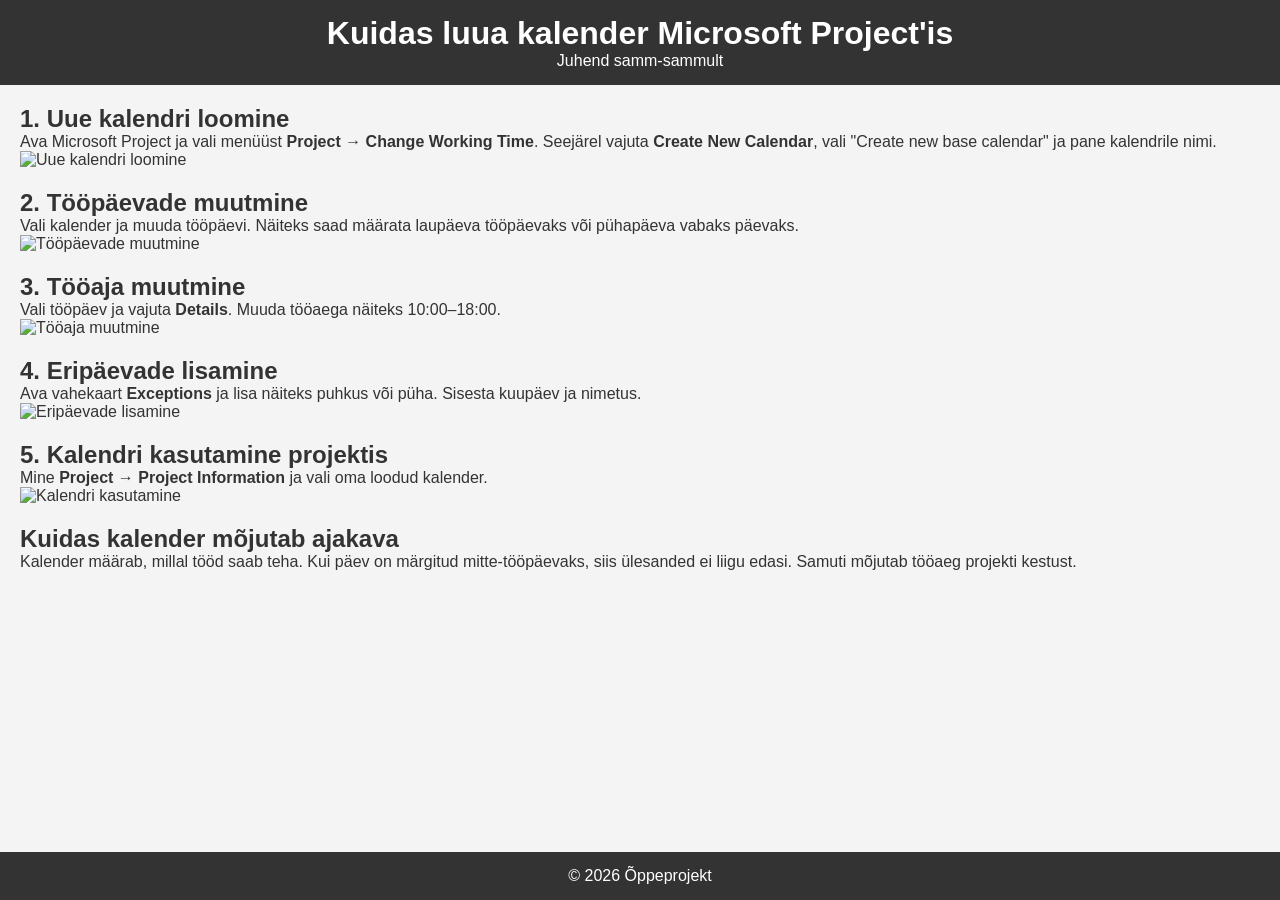
==== index.html @ 5f4c94df "Update project title and content in index.html" ====
<!DOCTYPE html>
<html lang="et">
<head>
    <meta charset="UTF-8">
    <meta name="viewport" content="width=device-width, initial-scale=1.0">
    <title>Microsoft Project Kalender</title>
    <link rel="stylesheet" href="style.css">
</head>
<body>

<header>
    <h1>Kuidas luua kalender Microsoft Project'is</h1>
    <p>Juhend samm-sammult</p>
</header>

<main>

    <section>
        <h2>1. Uue kalendri loomine</h2>
        <p>
            Ava Microsoft Project ja vali menüüst <b>Project → Change Working Time</b>.
            Seejärel vajuta <b>Create New Calendar</b>, vali "Create new base calendar"
            ja pane kalendrile nimi.
        </p>

        <!-- SIIN SKRINSHOT 1 -->
        <img src="images/img1.png" alt="Uue kalendri loomine">
    </section>

    <section>
        <h2>2. Tööpäevade muutmine</h2>
        <p>
            Vali kalender ja muuda tööpäevi. Näiteks saad määrata laupäeva
            tööpäevaks või pühapäeva vabaks päevaks.
        </p>

        <!-- SIIN SKRINSHOT 2 -->
        <img src="images/img2.png" alt="Tööpäevade muutmine">
    </section>

    <section>
        <h2>3. Tööaja muutmine</h2>
        <p>
            Vali tööpäev ja vajuta <b>Details</b>. Muuda tööaega näiteks
            10:00–18:00.
        </p>

        <!-- SIIN SKRINSHOT 3 -->
        <img src="images/img3.png" alt="Tööaja muutmine">
    </section>

    <section>
        <h2>4. Eripäevade lisamine</h2>
        <p>
            Ava vahekaart <b>Exceptions</b> ja lisa näiteks puhkus või püha.
            Sisesta kuupäev ja nimetus.
        </p>

        <!-- SIIN SKRINSHOT 4 -->
        <img src="images/img4.png" alt="Eripäevade lisamine">
    </section>

    <section>
        <h2>5. Kalendri kasutamine projektis</h2>
        <p>
            Mine <b>Project → Project Information</b> ja vali oma loodud kalender.
        </p>

        <!-- SIIN SKRINSHOT 5 -->
        <img src="images/img5.png" alt="Kalendri kasutamine">
    </section>

    <section>
        <h2>Kuidas kalender mõjutab ajakava</h2>
        <p>
            Kalender määrab, millal tööd saab teha. Kui päev on märgitud
            mitte-tööpäevaks, siis ülesanded ei liigu edasi. Samuti mõjutab
            tööaeg projekti kestust.
        </p>
    </section>

</main>

<footer>
    <p>© 2026 Õppeprojekt</p>
</footer>

</body>
</html>
---- style.css ----
* {
    margin: 0;
    padding: 0;
    box-sizing: border-box;
}

body {
    font-family: Arial, sans-serif;
    background-color: #f4f4f4;
    color: #333;
}

header {
    background-color: #333;
    color: white;
    padding: 15px 0;
    text-align: center;
}

nav ul {
    list-style: none;
    margin-top: 10px;
}

nav ul li {
    display: inline;
    margin: 0 15px;
}

nav ul li a {
    color: white;
    text-decoration: none;
}

nav ul li a:hover {
    text-decoration: underline;
}

main {
    padding: 20px;
}

section {
    margin-bottom: 20px;
}

footer {
    text-align: center;
    padding: 15px;
    background-color: #333;
    color: white;
    position: fixed;
    bottom: 0;
    width: 100%;
}
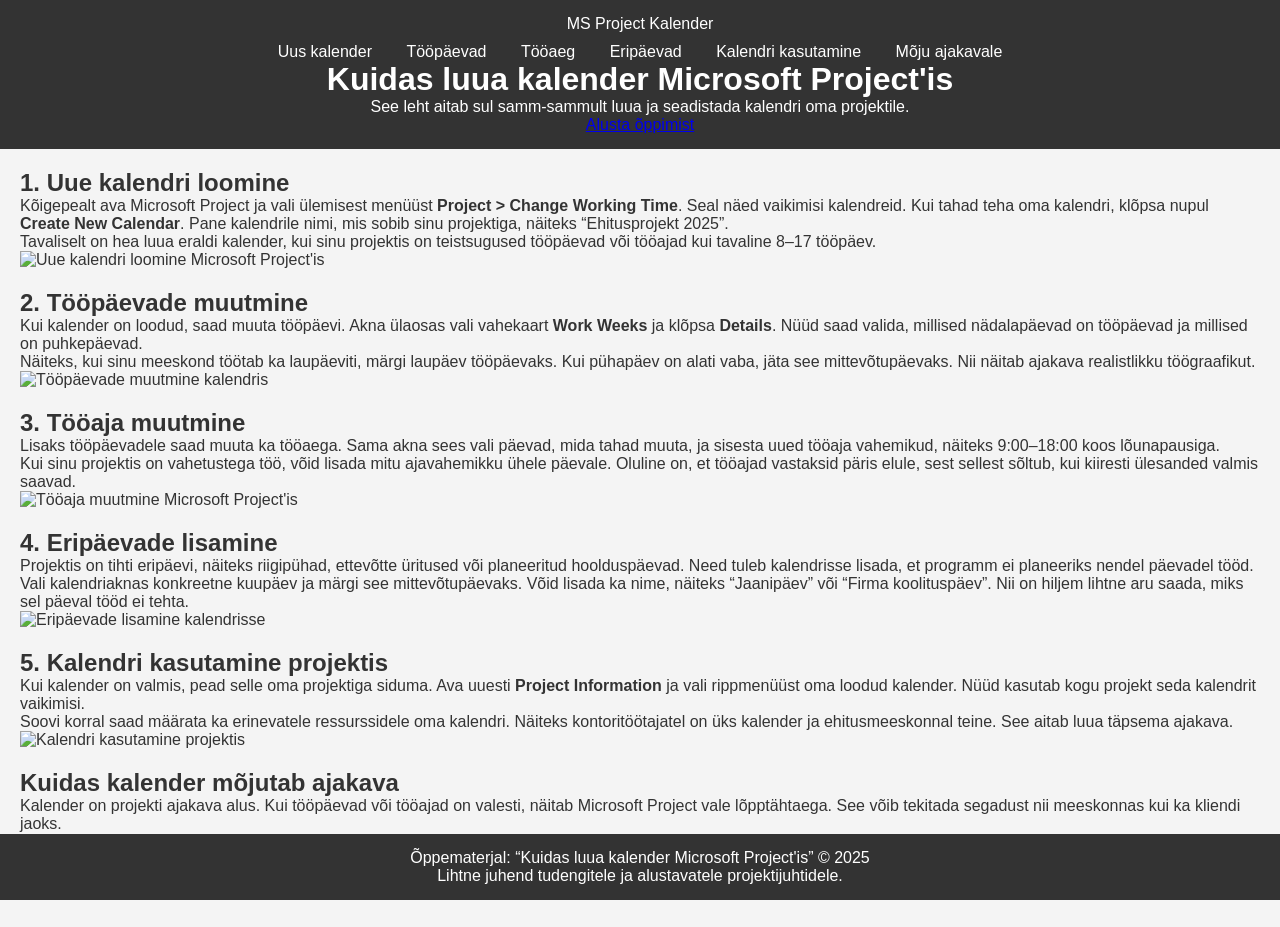
==== commit bf6320f1: "Refactor index.html structure and content" ====
--- a/index.html
+++ b/index.html
@@ -1,89 +1,161 @@
+<!-- index.html -->
 <!DOCTYPE html>
 <html lang="et">
 <head>
     <meta charset="UTF-8">
+    <title>Kuidas luua kalender Microsoft Project'is</title>
     <meta name="viewport" content="width=device-width, initial-scale=1.0">
-    <title>Microsoft Project Kalender</title>
     <link rel="stylesheet" href="style.css">
 </head>
 <body>
+    <header class="hero" id="top">
+        <nav class="main-nav">
+            <div class="logo">MS Project Kalender</div>
+            <ul class="nav-links">
+                <li><a href="#section1">Uus kalender</a></li>
+                <li><a href="#section2">Tööpäevad</a></li>
+                <li><a href="#section3">Tööaeg</a></li>
+                <li><a href="#section4">Eripäevad</a></li>
+                <li><a href="#section5">Kalendri kasutamine</a></li>
+                <li><a href="#impact">Mõju ajakavale</a></li>
+            </ul>
+        </nav>
 
-<header>
-    <h1>Kuidas luua kalender Microsoft Project'is</h1>
-    <p>Juhend samm-sammult</p>
-</header>
+        <div class="hero-content">
+            <h1>Kuidas luua kalender Microsoft Project'is</h1>
+            <p>See leht aitab sul samm-sammult luua ja seadistada kalendri oma projektile.</p>
+            <a href="#section1" class="btn primary-btn">Alusta õppimist</a>
+        </div>
+    </header>
 
-<main>
+    <main>
+        <section id="section1" class="content-section fade-in">
+            <div class="card">
+                <h2>1. Uue kalendri loomine</h2>
+                <p>
+                    Kõigepealt ava Microsoft Project ja vali ülemisest menüüst 
+                    <strong>Project &gt; Change Working Time</strong>. 
+                    Seal näed vaikimisi kalendreid. Kui tahad teha oma kalendri, 
+                    klõpsa nupul <strong>Create New Calendar</strong>. 
+                    Pane kalendrile nimi, mis sobib sinu projektiga, näiteks 
+                    “Ehitusprojekt 2025”.
+                </p>
+                <p>
+                    Tavaliselt on hea luua eraldi kalender, kui sinu projektis on 
+                    teistsugused tööpäevad või tööajad kui tavaline 8–17 tööpäev.
+                </p>
+                <div class="image-wrapper">
+                    <img src="images/img1.png" alt="Uue kalendri loomine Microsoft Project'is">
+                </div>
+            </div>
+        </section>
 
-    <section>
-        <h2>1. Uue kalendri loomine</h2>
-        <p>
-            Ava Microsoft Project ja vali menüüst <b>Project → Change Working Time</b>.
-            Seejärel vajuta <b>Create New Calendar</b>, vali "Create new base calendar"
-            ja pane kalendrile nimi.
-        </p>
+        <section id="section2" class="content-section fade-in">
+            <div class="card">
+                <h2>2. Tööpäevade muutmine</h2>
+                <p>
+                    Kui kalender on loodud, saad muuta tööpäevi. 
+                    Akna ülaosas vali vahekaart <strong>Work Weeks</strong> ja 
+                    klõpsa <strong>Details</strong>. 
+                    Nüüd saad valida, millised nädalapäevad on tööpäevad ja 
+                    millised on puhkepäevad.
+                </p>
+                <p>
+                    Näiteks, kui sinu meeskond töötab ka laupäeviti, 
+                    märgi laupäev tööpäevaks. Kui pühapäev on alati vaba, 
+                    jäta see mittevõtupäevaks. Nii näitab ajakava realistlikku töögraafikut.
+                </p>
+                <div class="image-wrapper">
+                    <img src="images/img2.png" alt="Tööpäevade muutmine kalendris">
+                </div>
+            </div>
+        </section>
 
-        <!-- SIIN SKRINSHOT 1 -->
-        <img src="images/img1.png" alt="Uue kalendri loomine">
-    </section>
+        <section id="section3" class="content-section fade-in">
+            <div class="card">
+                <h2>3. Tööaja muutmine</h2>
+                <p>
+                    Lisaks tööpäevadele saad muuta ka tööaega. 
+                    Sama akna sees vali päevad, mida tahad muuta, 
+                    ja sisesta uued tööaja vahemikud, näiteks 
+                    9:00–18:00 koos lõunapausiga.
+                </p>
+                <p>
+                    Kui sinu projektis on vahetustega töö, 
+                    võid lisada mitu ajavahemikku ühele päevale. 
+                    Oluline on, et tööajad vastaksid päris elule, 
+                    sest sellest sõltub, kui kiiresti ülesanded valmis saavad.
+                </p>
+                <div class="image-wrapper">
+                    <img src="images/img3.png" alt="Tööaja muutmine Microsoft Project'is">
+                </div>
+            </div>
+        </section>
 
-    <section>
-        <h2>2. Tööpäevade muutmine</h2>
-        <p>
-            Vali kalender ja muuda tööpäevi. Näiteks saad määrata laupäeva
-            tööpäevaks või pühapäeva vabaks päevaks.
-        </p>
+        <section id="section4" class="content-section fade-in">
+            <div class="card">
+                <h2>4. Eripäevade lisamine</h2>
+                <p>
+                    Projektis on tihti eripäevi, näiteks riigipühad, 
+                    ettevõtte üritused või planeeritud hoolduspäevad. 
+                    Need tuleb kalendrisse lisada, et programm ei planeeriks 
+                    nendel päevadel tööd.
+                </p>
+                <p>
+                    Vali kalendriaknas konkreetne kuupäev ja märgi see 
+                    mittevõtupäevaks. Võid lisada ka nime, näiteks 
+                    “Jaanipäev” või “Firma koolituspäev”. 
+                    Nii on hiljem lihtne aru saada, miks sel päeval tööd ei tehta.
+                </p>
+                <div class="image-wrapper">
+                    <img src="images/img4.png" alt="Eripäevade lisamine kalendrisse">
+                </div>
+            </div>
+        </section>
 
-        <!-- SIIN SKRINSHOT 2 -->
-        <img src="images/img2.png" alt="Tööpäevade muutmine">
-    </section>
+        <section id="section5" class="content-section fade-in">
+            <div class="card">
+                <h2>5. Kalendri kasutamine projektis</h2>
+                <p>
+                    Kui kalender on valmis, pead selle oma projektiga siduma. 
+                    Ava uuesti <strong>Project Information</strong> ja vali 
+                    rippmenüüst oma loodud kalender. 
+                    Nüüd kasutab kogu projekt seda kalendrit vaikimisi.
+                </p>
+                <p>
+                    Soovi korral saad määrata ka erinevatele ressurssidele 
+                    oma kalendri. Näiteks kontoritöötajatel on üks kalender 
+                    ja ehitusmeeskonnal teine. See aitab luua täpsema ajakava.
+                </p>
+                <div class="image-wrapper">
+                    <img src="images/img5.png" alt="Kalendri kasutamine projektis">
+                </div>
+            </div>
+        </section>
 
-    <section>
-        <h2>3. Tööaja muutmine</h2>
-        <p>
-            Vali tööpäev ja vajuta <b>Details</b>. Muuda tööaega näiteks
-            10:00–18:00.
-        </p>
+        <section id="impact" class="content-section fade-in">
+            <div class="card highlight-card">
+                <h2>Kuidas kalender mõjutab ajakava</h2>
+                <p>
+                    Kalender on projekti ajakava alus. 
+                    Kui tööpäevad või tööajad on valesti, 
+                    näitab Microsoft Project vale lõpptähtaega. 
+                    See võib tekitada segadust nii meeskonnas kui ka kliendi jaoks.
+                </p>
+                <p>
+                    Kui kalender on õigesti seadistatud, 
+                    arvutab programm automaatselt, millal ülesanded saavad valmis, 
+                    kui palju aega need võtavad ja millal projekt lõpeb. 
+                    Nii saad paremini planeerida ressursse ja vältida ületunde.
+                </p>
+                <a href="#top" class="btn secondary-btn">Tagasi üles</a>
+            </div>
+        </section>
+    </main>
 
-        <!-- SIIN SKRINSHOT 3 -->
-        <img src="images/img3.png" alt="Tööaja muutmine">
-    </section>
-
-    <section>
-        <h2>4. Eripäevade lisamine</h2>
-        <p>
-            Ava vahekaart <b>Exceptions</b> ja lisa näiteks puhkus või püha.
-            Sisesta kuupäev ja nimetus.
-        </p>
-
-        <!-- SIIN SKRINSHOT 4 -->
-        <img src="images/img4.png" alt="Eripäevade lisamine">
-    </section>
-
-    <section>
-        <h2>5. Kalendri kasutamine projektis</h2>
-        <p>
-            Mine <b>Project → Project Information</b> ja vali oma loodud kalender.
-        </p>
-
-        <!-- SIIN SKRINSHOT 5 -->
-        <img src="images/img5.png" alt="Kalendri kasutamine">
-    </section>
-
-    <section>
-        <h2>Kuidas kalender mõjutab ajakava</h2>
-        <p>
-            Kalender määrab, millal tööd saab teha. Kui päev on märgitud
-            mitte-tööpäevaks, siis ülesanded ei liigu edasi. Samuti mõjutab
-            tööaeg projekti kestust.
-        </p>
-    </section>
-
-</main>
-
-<footer>
-    <p>© 2026 Õppeprojekt</p>
-</footer>
-
+    <footer class="site-footer">
+        <p>Õppematerjal: “Kuidas luua kalender Microsoft Project'is” &copy; 2025</p>
+        <p>Lihtne juhend tudengitele ja alustavatele projektijuhtidele.</p>
+    </footer>
 </body>
 </html>
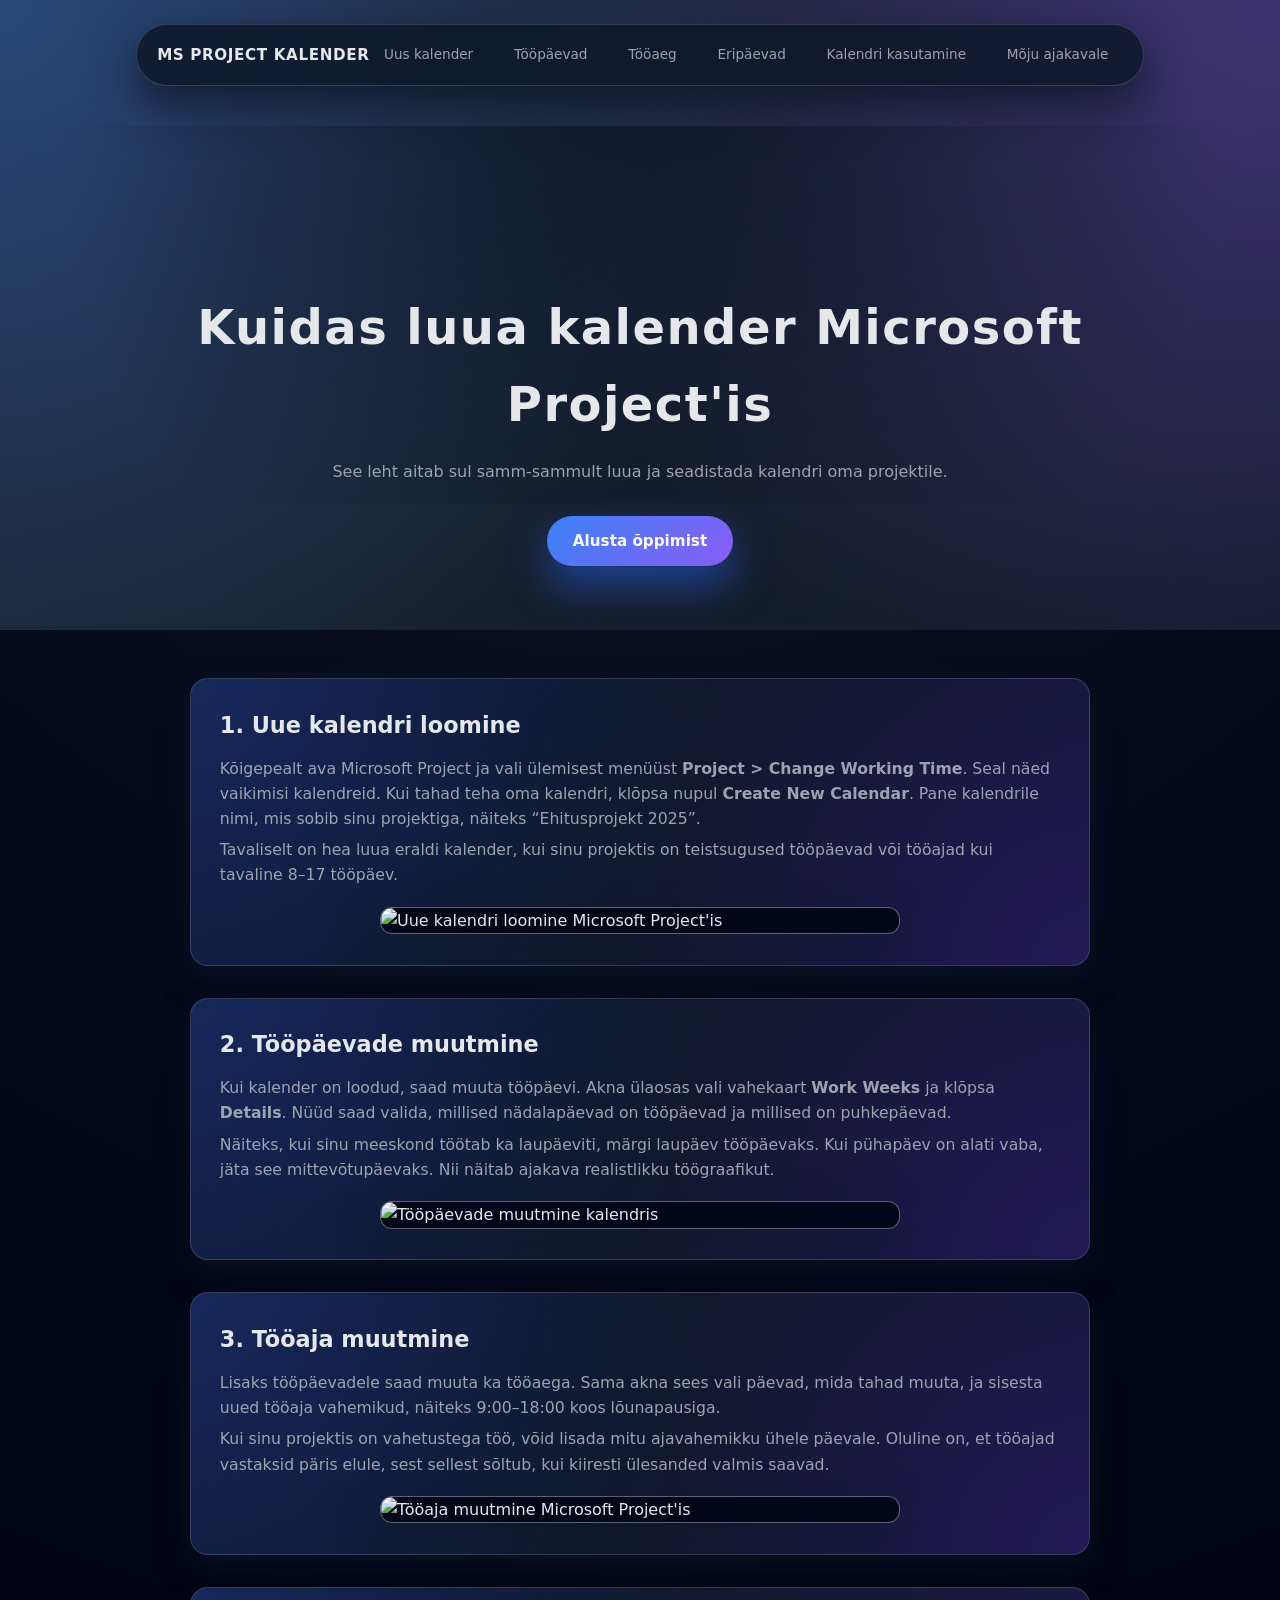
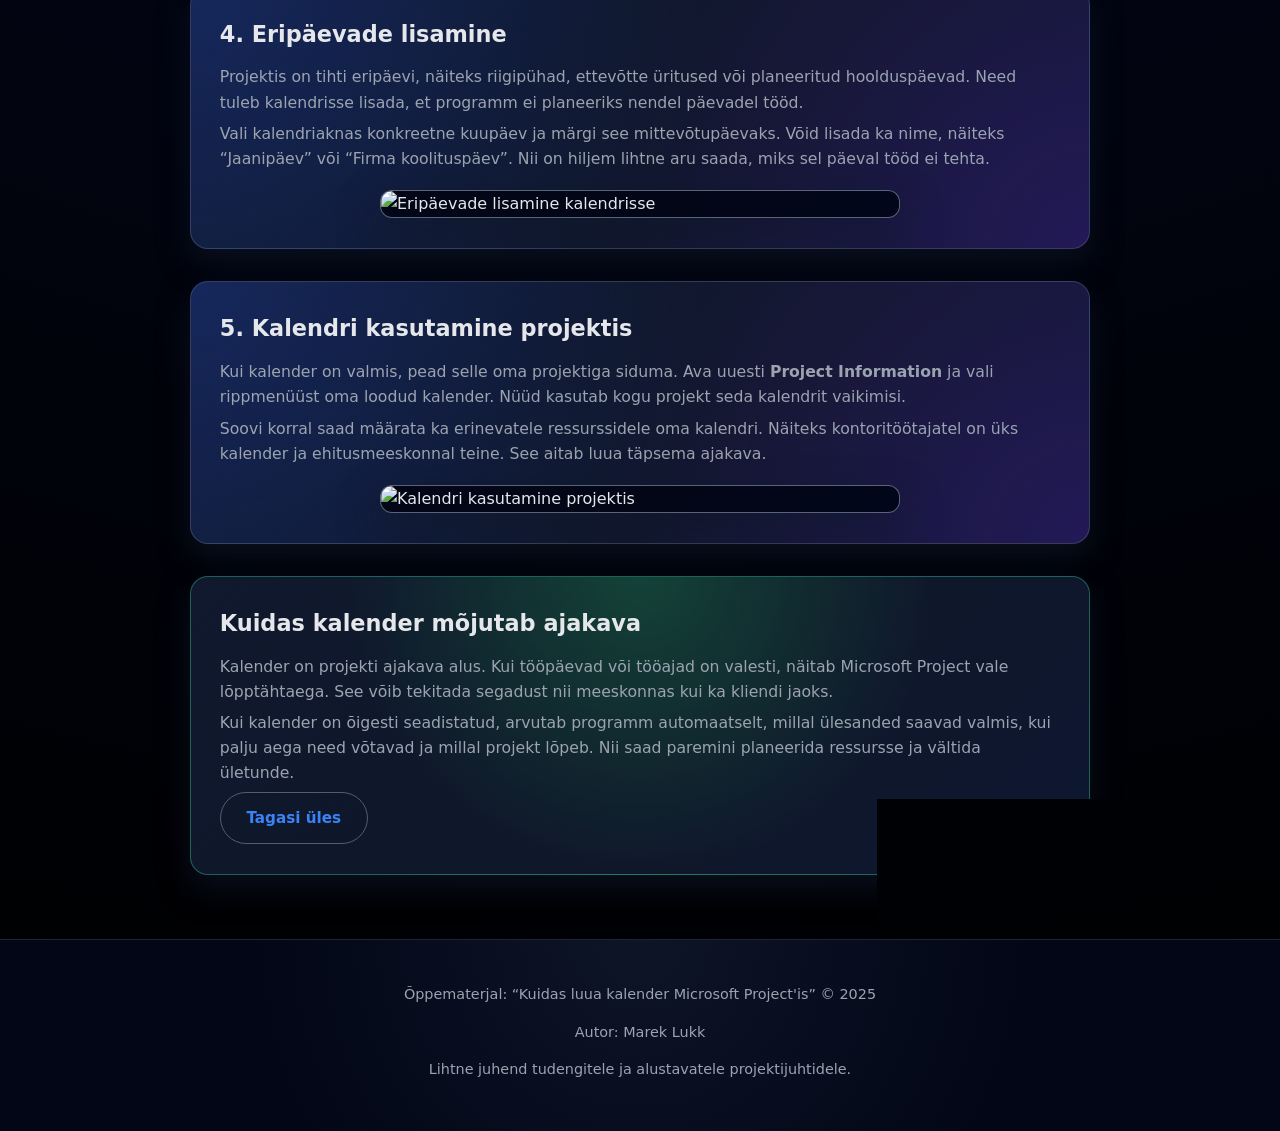
==== commit 2dd5a284: "Update footer with author information" ====
--- a/index.html
+++ b/index.html
@@ -153,9 +153,10 @@
         </section>
     </main>
 
-    <footer class="site-footer">
-        <p>Õppematerjal: “Kuidas luua kalender Microsoft Project'is” &copy; 2025</p>
-        <p>Lihtne juhend tudengitele ja alustavatele projektijuhtidele.</p>
-    </footer>
+<footer class="site-footer">
+    <p>Õppematerjal: “Kuidas luua kalender Microsoft Project'is” &copy; 2025</p>
+    <p>Autor: Marek Lukk</p>
+    <p>Lihtne juhend tudengitele ja alustavatele projektijuhtidele.</p>
+</footer>
 </body>
 </html>
--- a/style.css
+++ b/style.css
@@ -1,55 +1,367 @@
-* {
+/* style.css */
+:root {
+    --bg-gradient: linear-gradient(135deg, #1f2937, #111827);
+    --accent-gradient: linear-gradient(135deg, #3b82f6, #8b5cf6);
+    --card-bg: #0f172a;
+    --text-main: #e5e7eb;
+    --text-muted: #9ca3af;
+    --accent: #3b82f6;
+    --accent-soft: rgba(59, 130, 246, 0.15);
+    --border-radius-lg: 18px;
+    --border-radius-md: 12px;
+    --shadow-soft: 0 18px 40px rgba(15, 23, 42, 0.7);
+    --shadow-card: 0 14px 30px rgba(15, 23, 42, 0.6);
+    --transition-fast: 0.2s ease-out;
+    --transition-normal: 0.35s ease-out;
+}
+
+*,
+*::before,
+*::after {
+    box-sizing: border-box;
+}
+
+html {
+    scroll-behavior: smooth;
+}
+
+body {
+    margin: 0;
+    font-family: system-ui, -apple-system, BlinkMacSystemFont, "Segoe UI", sans-serif;
+    background: radial-gradient(circle at top, #111827 0, #020617 45%, #000 100%);
+    color: var(--text-main);
+    line-height: 1.6;
+}
+
+/* Hero & navigation */
+
+.hero {
+    position: relative;
+    min-height: 70vh;
+    padding: 1.5rem clamp(1.5rem, 4vw, 4rem) 4rem;
+    background-image: radial-gradient(circle at 0 0, rgba(59, 130, 246, 0.35), transparent 55%),
+                      radial-gradient(circle at 100% 0, rgba(139, 92, 246, 0.35), transparent 55%),
+                      var(--bg-gradient);
+    display: flex;
+    flex-direction: column;
+    justify-content: space-between;
+    overflow: hidden;
+}
+
+.hero::after {
+    content: "";
+    position: absolute;
+    inset: 20% -20%;
+    background: radial-gradient(circle at 50% 0, rgba(15, 23, 42, 0.9), transparent 60%);
+    opacity: 0.9;
+    pointer-events: none;
+}
+
+.main-nav {
+    position: sticky;
+    top: 0;
+    z-index: 20;
+    display: flex;
+    align-items: center;
+    justify-content: space-between;
+    padding: 0.75rem 1.25rem;
+    margin: 0 auto;
+    max-width: 1100px;
+    background: rgba(15, 23, 42, 0.85);
+    backdrop-filter: blur(16px);
+    border-radius: 999px;
+    box-shadow: 0 18px 45px rgba(15, 23, 42, 0.9);
+    border: 1px solid rgba(148, 163, 184, 0.25);
+}
+
+.logo {
+    font-weight: 700;
+    letter-spacing: 0.04em;
+    font-size: 0.95rem;
+    text-transform: uppercase;
+    color: #e5e7eb;
+}
+
+.nav-links {
+    list-style: none;
+    display: flex;
+    gap: 0.75rem;
     margin: 0;
     padding: 0;
-    box-sizing: border-box;
-}
-
-body {
-    font-family: Arial, sans-serif;
-    background-color: #f4f4f4;
-    color: #333;
-}
-
-header {
-    background-color: #333;
-    color: white;
-    padding: 15px 0;
+}
+
+.nav-links a {
+    display: inline-flex;
+    align-items: center;
+    padding: 0.45rem 0.9rem;
+    border-radius: 999px;
+    font-size: 0.85rem;
+    color: var(--text-muted);
+    text-decoration: none;
+    position: relative;
+    overflow: hidden;
+    transition: color var(--transition-fast), background var(--transition-fast), transform var(--transition-fast);
+}
+
+.nav-links a::before {
+    content: "";
+    position: absolute;
+    inset: 0;
+    background: var(--accent-gradient);
+    opacity: 0;
+    transition: opacity var(--transition-normal);
+    z-index: -1;
+}
+
+.nav-links a:hover {
+    color: #f9fafb;
+    transform: translateY(-1px);
+}
+
+.nav-links a:hover::before {
+    opacity: 1;
+}
+
+.hero-content {
+    position: relative;
+    z-index: 1;
+    max-width: 1100px;
+    margin: 4rem auto 0;
     text-align: center;
 }
 
-nav ul {
-    list-style: none;
-    margin-top: 10px;
-}
-
-nav ul li {
-    display: inline;
-    margin: 0 15px;
-}
-
-nav ul li a {
-    color: white;
+.hero-content h1 {
+    font-size: clamp(2.2rem, 4vw, 3rem);
+    margin-bottom: 1rem;
+    letter-spacing: 0.03em;
+}
+
+.hero-content p {
+    max-width: 620px;
+    margin: 0 auto 2rem;
+    color: var(--text-muted);
+    font-size: 1rem;
+}
+
+/* Buttons */
+
+.btn {
+    display: inline-flex;
+    align-items: center;
+    justify-content: center;
+    padding: 0.8rem 1.6rem;
+    border-radius: 999px;
+    border: none;
+    cursor: pointer;
+    font-weight: 600;
+    font-size: 0.95rem;
     text-decoration: none;
-}
-
-nav ul li a:hover {
-    text-decoration: underline;
-}
+    transition: transform var(--transition-fast), box-shadow var(--transition-fast), background var(--transition-fast), color var(--transition-fast);
+}
+
+.primary-btn {
+    background-image: var(--accent-gradient);
+    color: #f9fafb;
+    box-shadow: 0 18px 40px rgba(37, 99, 235, 0.55);
+}
+
+.primary-btn:hover {
+    transform: translateY(-2px) scale(1.02);
+    box-shadow: 0 22px 55px rgba(37, 99, 235, 0.7);
+}
+
+.secondary-btn {
+    background: transparent;
+    color: var(--accent);
+    border: 1px solid rgba(148, 163, 184, 0.5);
+    backdrop-filter: blur(10px);
+}
+
+.secondary-btn:hover {
+    background: var(--accent-soft);
+    transform: translateY(-1px);
+}
+
+/* Main layout */
 
 main {
-    padding: 20px;
-}
-
-section {
-    margin-bottom: 20px;
-}
-
-footer {
+    max-width: 1100px;
+    margin: 0 auto;
+    padding: 3rem 1.5rem 4rem;
+    display: grid;
+    gap: 2rem;
+}
+
+.content-section {
+    display: flex;
+    justify-content: center;
+}
+
+.card {
+    width: 100%;
+    max-width: 900px;
+    background: radial-gradient(circle at top left, rgba(30, 64, 175, 0.35), transparent 55%),
+                radial-gradient(circle at bottom right, rgba(76, 29, 149, 0.35), transparent 55%),
+                var(--card-bg);
+    border-radius: var(--border-radius-lg);
+    padding: 1.8rem 1.8rem 1.9rem;
+    box-shadow: var(--shadow-card);
+    border: 1px solid rgba(148, 163, 184, 0.25);
+    position: relative;
+    overflow: hidden;
+}
+
+.card::before {
+    content: "";
+    position: absolute;
+    inset: 0;
+    background: linear-gradient(135deg, rgba(148, 163, 184, 0.18), transparent 40%, transparent 60%, rgba(59, 130, 246, 0.18));
+    mix-blend-mode: soft-light;
+    opacity: 0.7;
+    pointer-events: none;
+}
+
+.card h2 {
+    margin-top: 0;
+    margin-bottom: 0.75rem;
+    font-size: 1.4rem;
+}
+
+.card p {
+    margin: 0.4rem 0;
+    color: var(--text-muted);
+    font-size: 0.98rem;
+}
+
+/* Highlight card */
+
+.highlight-card {
+    background: radial-gradient(circle at top, rgba(34, 197, 94, 0.25), transparent 55%),
+                var(--card-bg);
+    border: 1px solid rgba(52, 211, 153, 0.4);
+}
+
+/* Images */
+
+.image-wrapper {
+    margin-top: 1.2rem;
+    display: flex;
+    justify-content: center;
+}
+
+.image-wrapper img {
+    width: 100%;
+    max-width: 520px;
+    border-radius: var(--border-radius-md);
+    border: 1px solid rgba(148, 163, 184, 0.6);
+    box-shadow: var(--shadow-soft);
+    transition: transform var(--transition-normal), box-shadow var(--transition-normal), filter var(--transition-normal);
+    background: #020617;
+}
+
+.image-wrapper img:hover {
+    transform: translateY(-4px) scale(1.01);
+    box-shadow: 0 24px 55px rgba(15, 23, 42, 0.9);
+    filter: brightness(1.03);
+}
+
+/* Fade-in animation */
+
+.fade-in {
+    opacity: 0;
+    transform: translateY(18px);
+    animation: fadeInUp 0.8s var(--transition-normal) forwards;
+}
+
+.content-section:nth-of-type(2) {
+    animation-delay: 0.05s;
+}
+.content-section:nth-of-type(3) {
+    animation-delay: 0.1s;
+}
+.content-section:nth-of-type(4) {
+    animation-delay: 0.15s;
+}
+.content-section:nth-of-type(5) {
+    animation-delay: 0.2s;
+}
+.content-section:nth-of-type(6) {
+    animation-delay: 0.25s;
+}
+
+@keyframes fadeInUp {
+    to {
+        opacity: 1;
+        transform: translateY(0);
+    }
+}
+
+/* Footer */
+
+.site-footer {
+    border-top: 1px solid rgba(31, 41, 55, 0.9);
+    padding: 1.8rem 1.5rem 2.2rem;
     text-align: center;
-    padding: 15px;
-    background-color: #333;
-    color: white;
-    position: fixed;
-    bottom: 0;
-    width: 100%;
-}
+    color: var(--text-muted);
+    font-size: 0.9rem;
+    background: radial-gradient(circle at top, rgba(15, 23, 42, 0.9), #020617 60%);
+}
+
+/* Responsive */
+
+@media (max-width: 900px) {
+    .main-nav {
+        border-radius: 18px;
+        padding-inline: 1rem;
+    }
+
+    .nav-links {
+        gap: 0.4rem;
+        flex-wrap: wrap;
+        justify-content: flex-end;
+    }
+
+    .nav-links a {
+        font-size: 0.78rem;
+        padding: 0.35rem 0.7rem;
+    }
+
+    .hero {
+        padding-bottom: 3rem;
+    }
+
+    .hero-content {
+        margin-top: 3rem;
+    }
+}
+
+@media (max-width: 640px) {
+    .main-nav {
+        flex-direction: column;
+        align-items: flex-start;
+        gap: 0.4rem;
+        border-radius: 20px;
+    }
+
+    .logo {
+        font-size: 0.9rem;
+    }
+
+    .nav-links {
+        width: 100%;
+        justify-content: flex-start;
+        flex-wrap: wrap;
+    }
+
+    .hero-content h1 {
+        font-size: 1.9rem;
+    }
+
+    .card {
+        padding: 1.4rem 1.3rem 1.5rem;
+    }
+
+    main {
+        padding-inline: 1.1rem;
+    }
+}
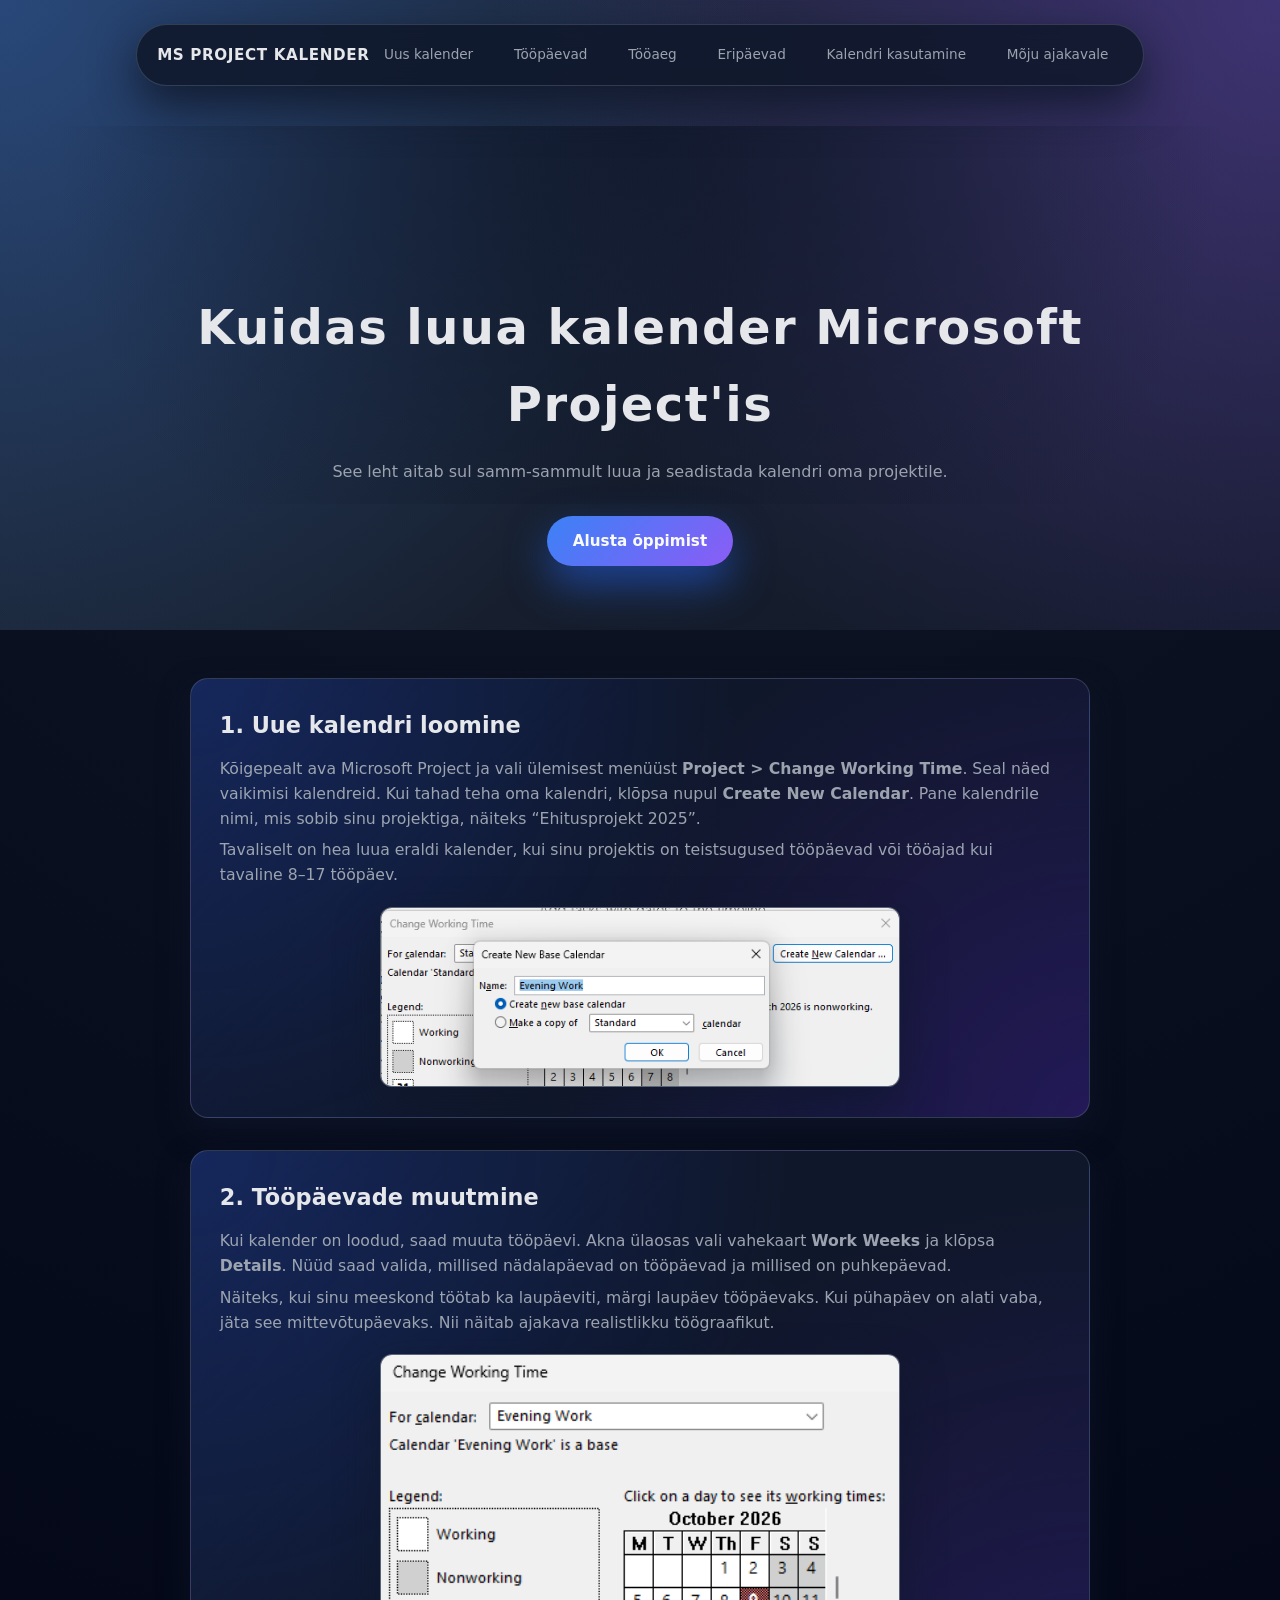
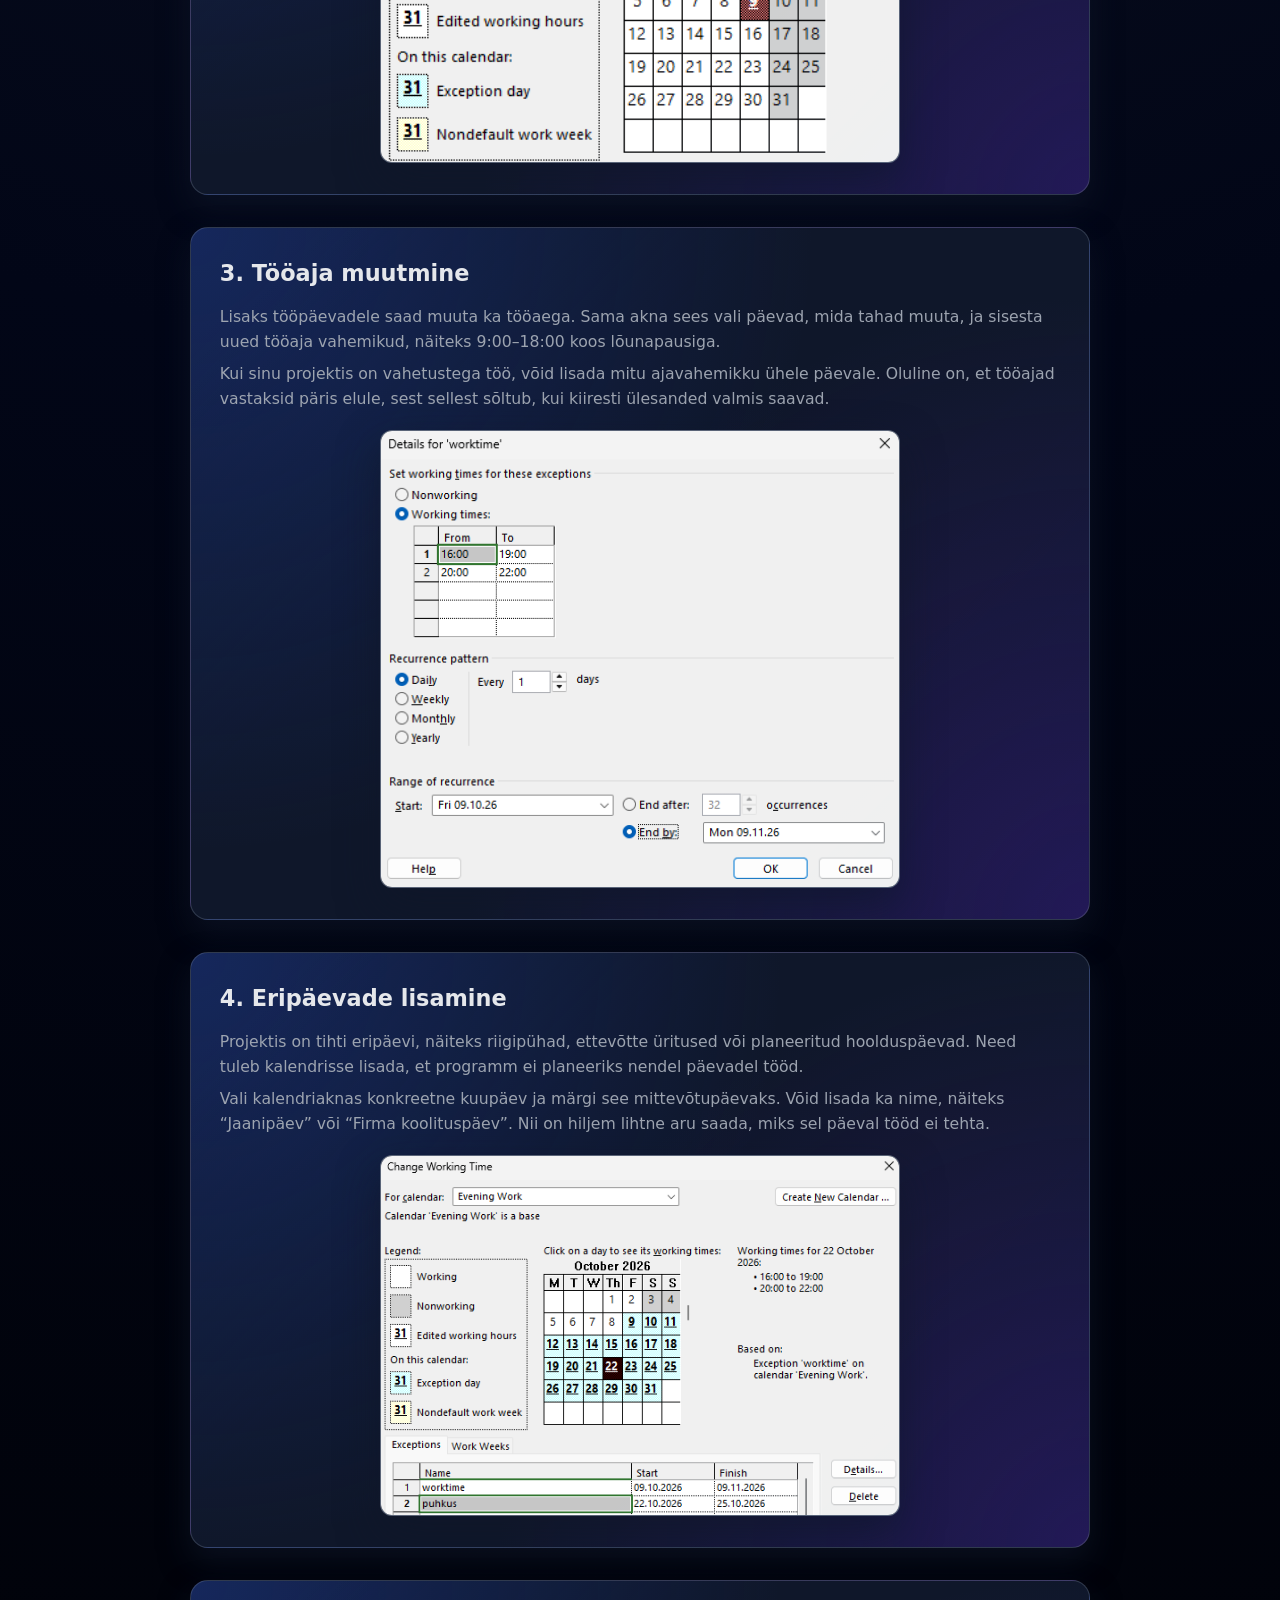
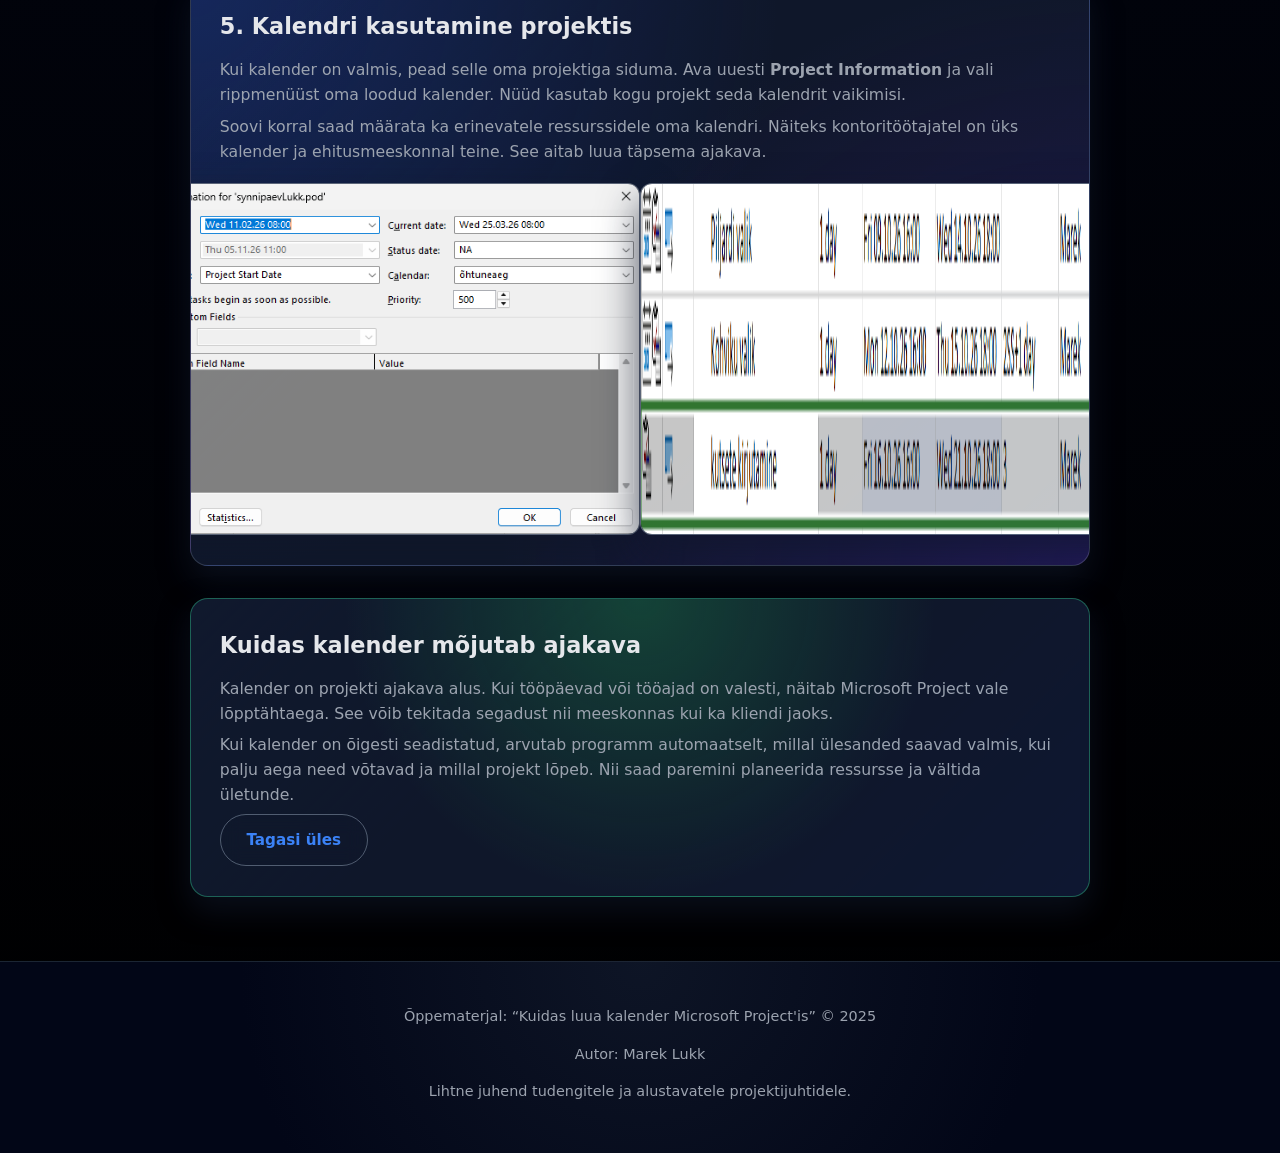
==== commit 7a90dd4d: "Add additional image to index.html" ====
--- a/index.html
+++ b/index.html
@@ -129,6 +129,7 @@
                 </p>
                 <div class="image-wrapper">
                     <img src="images/img5.png" alt="Kalendri kasutamine projektis">
+                    <img src="images/img6.png" alt="Kalendri kasutamine projektis">
                 </div>
             </div>
         </section>
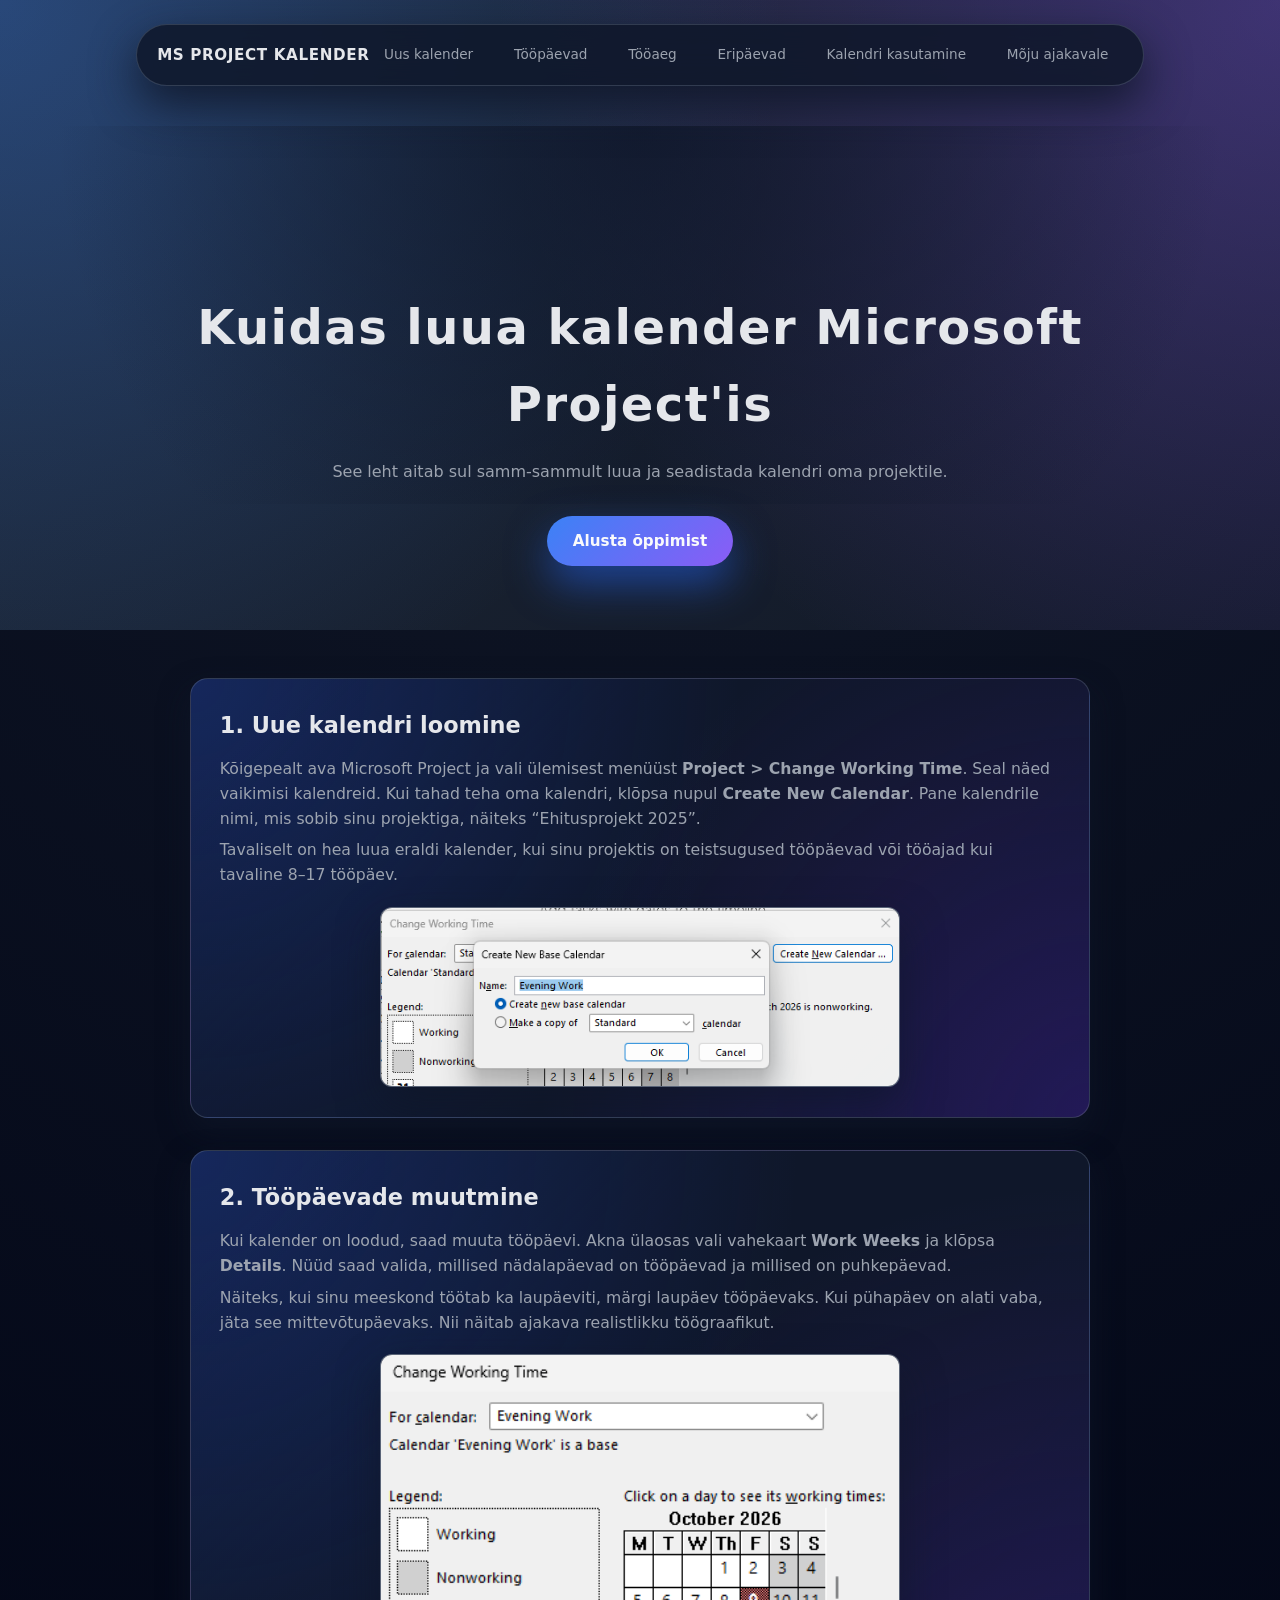
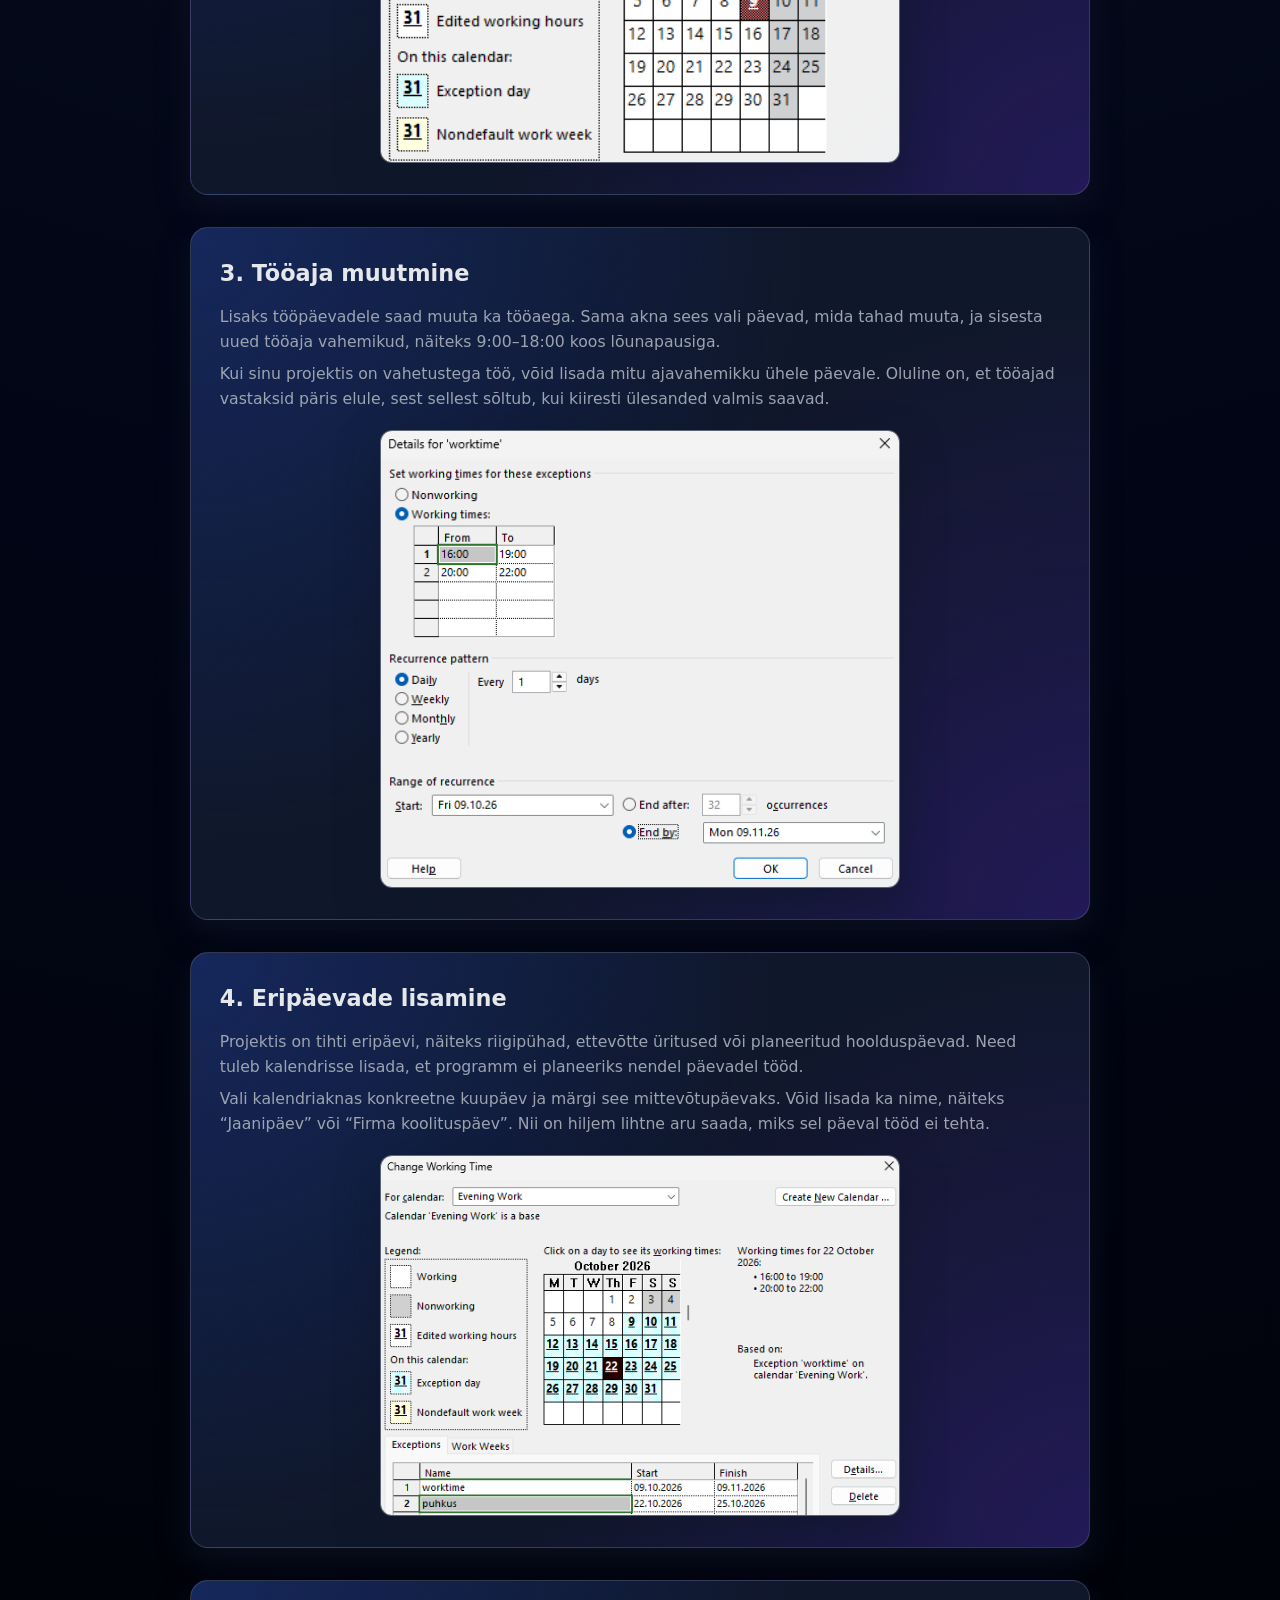
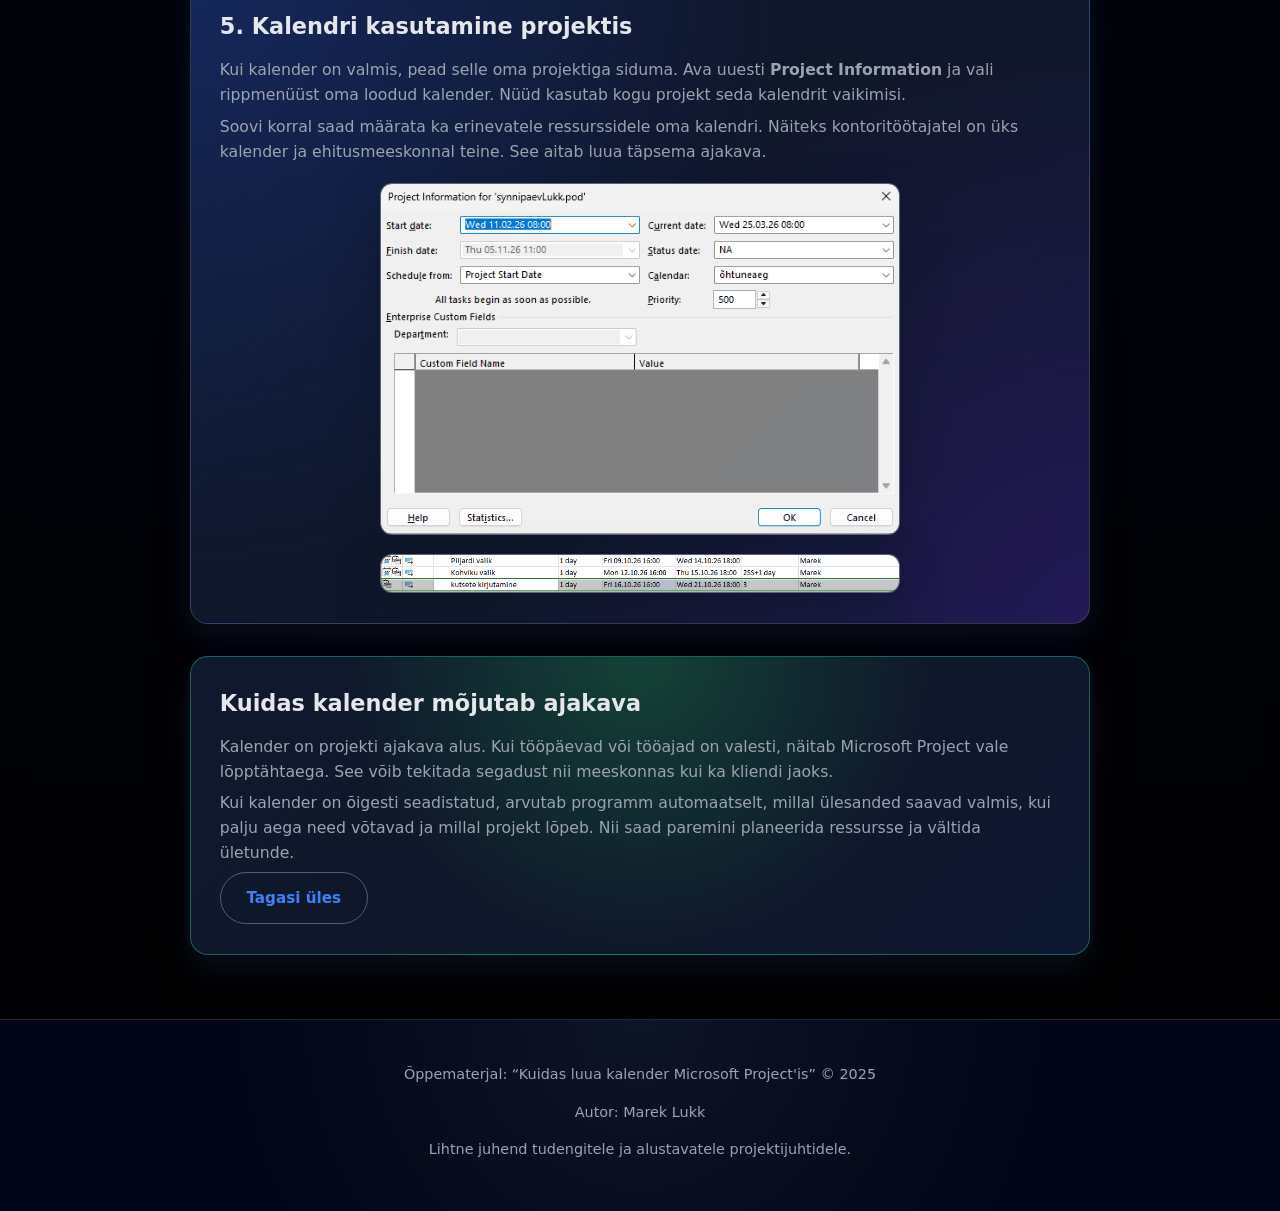
==== commit 13fd2b8c: "Update index.html" ====
--- a/index.html
+++ b/index.html
@@ -127,10 +127,13 @@
                     oma kalendri. Näiteks kontoritöötajatel on üks kalender 
                     ja ehitusmeeskonnal teine. See aitab luua täpsema ajakava.
                 </p>
-                <div class="image-wrapper">
-                    <img src="images/img5.png" alt="Kalendri kasutamine projektis">
-                    <img src="images/img6.png" alt="Kalendri kasutamine projektis">
-                </div>
+            <div class="image-wrapper">
+                <img src="images/img5.png" alt="Kalendri kasutamine projektis">
+            </div>
+
+            <div class="image-wrapper">
+                <img src="images/img6.png" alt="Kalendri kasutamine projektis">
+            </div>
             </div>
         </section>
 
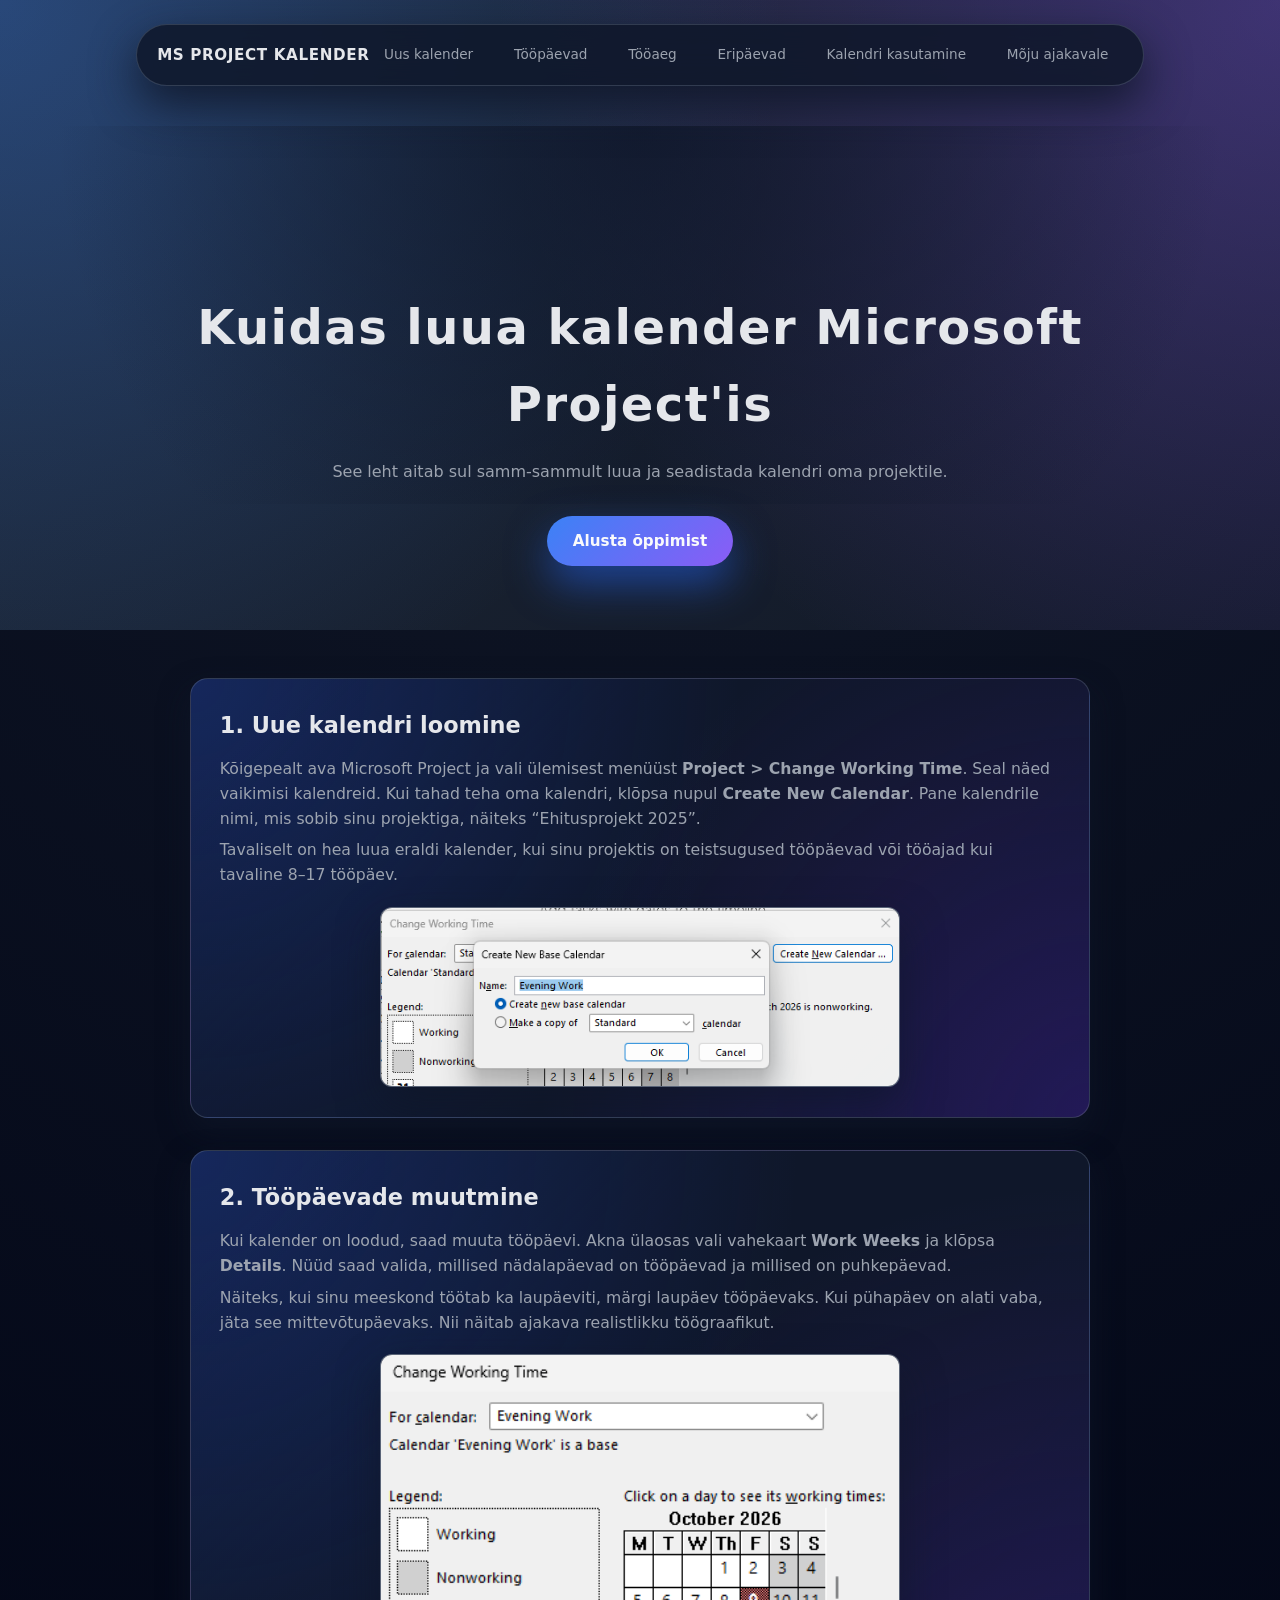
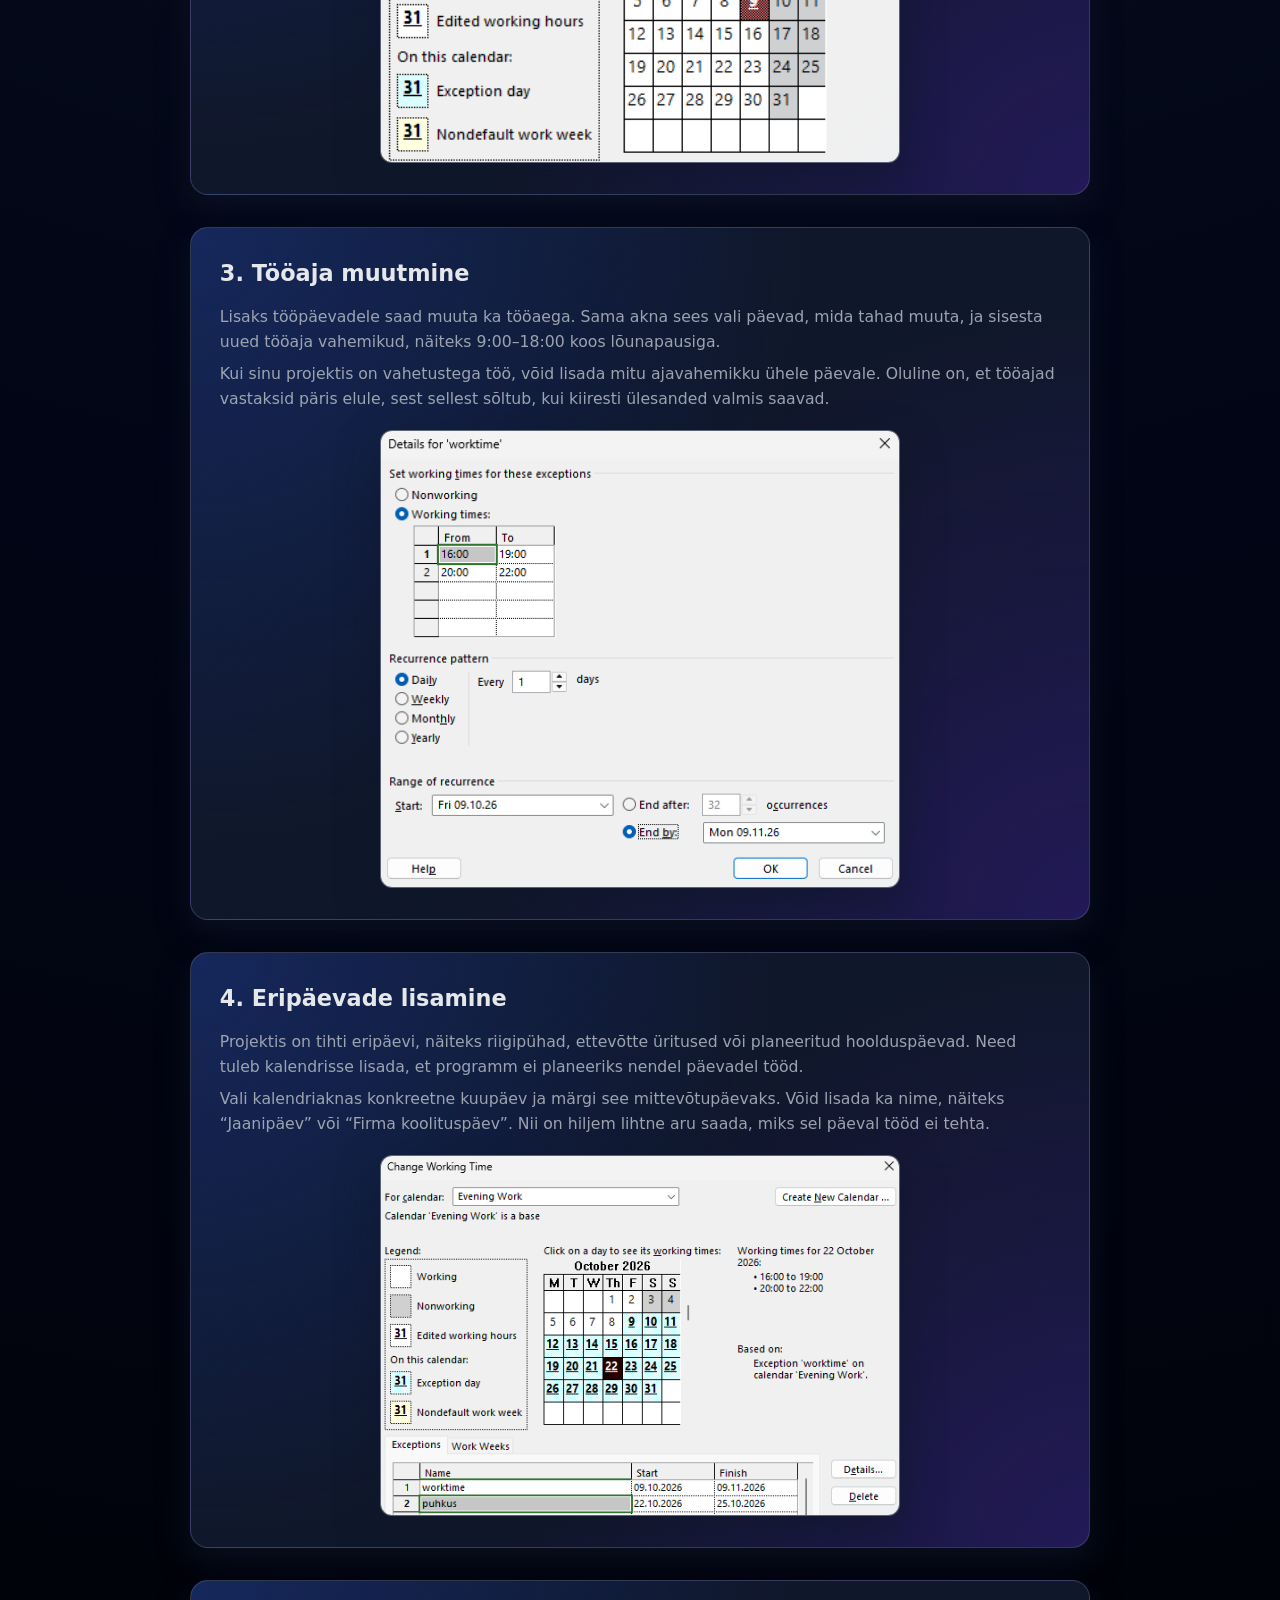
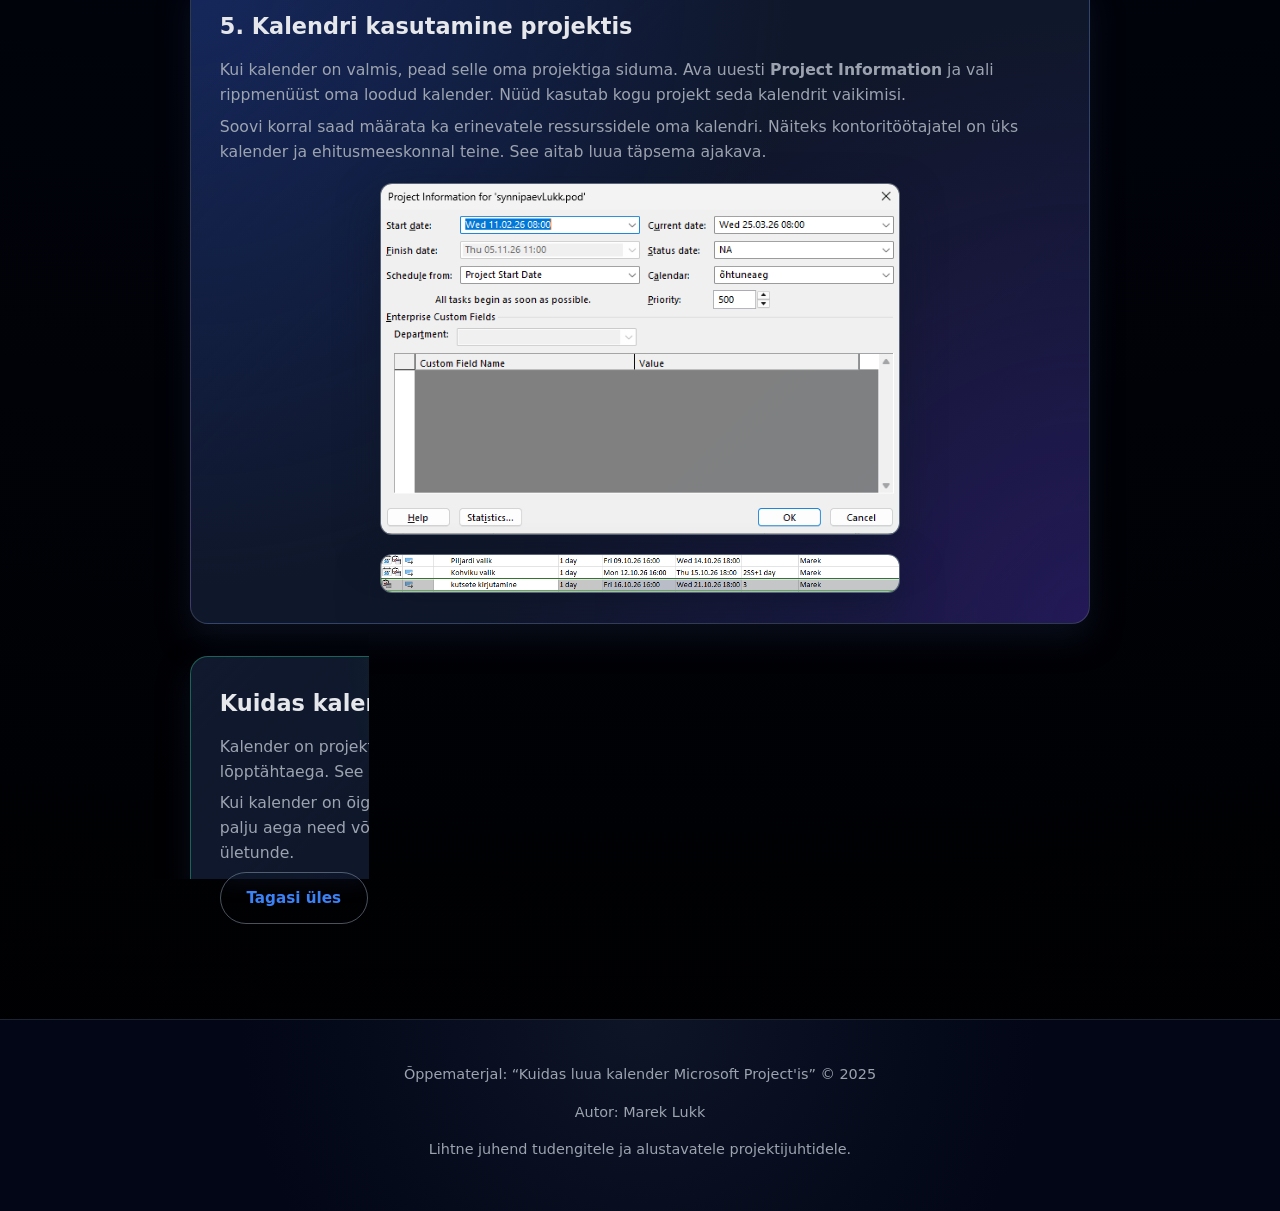
==== commit 9c001760: "Implement image modal for zoomable images Added image modal functionality for zooming images." ====
--- a/index.html
+++ b/index.html
@@ -127,13 +127,13 @@
                     oma kalendri. Näiteks kontoritöötajatel on üks kalender 
                     ja ehitusmeeskonnal teine. See aitab luua täpsema ajakava.
                 </p>
-            <div class="image-wrapper">
-                <img src="images/img5.png" alt="Kalendri kasutamine projektis">
-            </div>
+   <div class="image-wrapper">
+    <img src="images/img5.png" alt="Kalendri kasutamine projektis">
+</div>
 
-            <div class="image-wrapper">
-                <img src="images/img6.png" alt="Kalendri kasutamine projektis">
-            </div>
+<div class="image-wrapper">
+    <img src="images/img6.png" alt="Kalendri kasutamine projektis" class="zoom-img">
+</div>
             </div>
         </section>
 
@@ -162,5 +162,29 @@
     <p>Autor: Marek Lukk</p>
     <p>Lihtne juhend tudengitele ja alustavatele projektijuhtidele.</p>
 </footer>
+    <div id="imgModal" class="modal">
+    <span class="close-modal">&times;</span>
+    <img class="modal-content" id="modalImg">
+</div>
+
+<script>
+    const modal = document.getElementById("imgModal");
+    const modalImg = document.getElementById("modalImg");
+    const zoomImg = document.querySelector(".zoom-img");
+    const closeBtn = document.querySelector(".close-modal");
+
+    zoomImg.onclick = function () {
+        modal.style.display = "flex";
+        modalImg.src = this.src;
+    }
+
+    closeBtn.onclick = function () {
+        modal.style.display = "none";
+    }
+
+    modal.onclick = function (e) {
+        if (e.target === modal) modal.style.display = "none";
+    }
+</script>
 </body>
 </html>
--- a/style.css
+++ b/style.css
@@ -365,3 +365,47 @@
         padding-inline: 1.1rem;
     }
 }
+/* Modal zoom image */
+.modal {
+    display: none;
+    position: fixed;
+    inset: 0;
+    background: rgba(0, 0, 0, 0.75);
+    justify-content: center;
+    align-items: center;
+    z-index: 9999;
+    padding: 1rem;
+}
+
+.modal-content {
+    max-width: 90%;
+    max-height: 90%;
+    border-radius: 12px;
+    box-shadow: 0 0 25px rgba(255, 255, 255, 0.25);
+    animation: zoomIn 0.3s ease-out;
+}
+
+@keyframes zoomIn {
+    from {
+        transform: scale(0.7);
+        opacity: 0;
+    }
+    to {
+        transform: scale(1);
+        opacity: 1;
+    }
+}
+
+.close-modal {
+    position: absolute;
+    top: 20px;
+    right: 30px;
+    font-size: 2.5rem;
+    color: #fff;
+    cursor: pointer;
+    transition: 0.2s;
+}
+
+.close-modal:hover {
+    color: #3b82f6;
+}
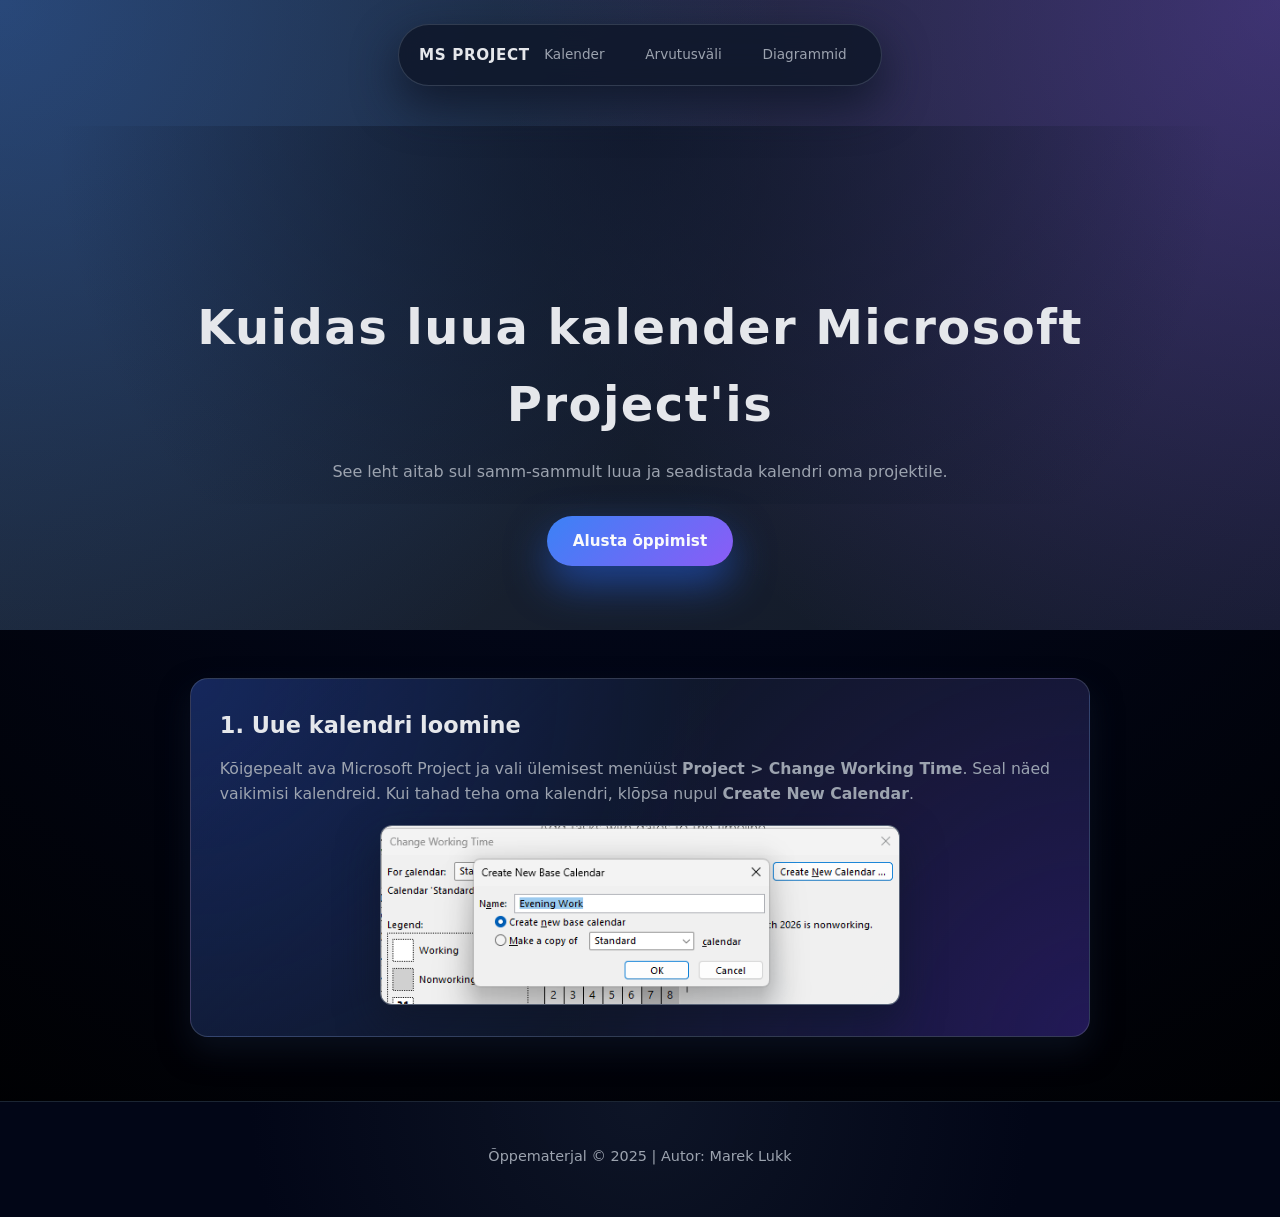
==== commit 48e8f727: "Uuendatud index.html" ====
--- a/index.html
+++ b/index.html
@@ -1,30 +1,26 @@
-<!-- index.html -->
 <!DOCTYPE html>
 <html lang="et">
 <head>
     <meta charset="UTF-8">
-    <title>Kuidas luua kalender Microsoft Project'is</title>
+    <title>MS Project - Kalender</title>
     <meta name="viewport" content="width=device-width, initial-scale=1.0">
     <link rel="stylesheet" href="style.css">
 </head>
 <body>
     <header class="hero" id="top">
         <nav class="main-nav">
-            <div class="logo">MS Project Kalender</div>
+            <div class="logo">MS Project</div>
             <ul class="nav-links">
-                <li><a href="#section1">Uus kalender</a></li>
-                <li><a href="#section2">Tööpäevad</a></li>
-                <li><a href="#section3">Tööaeg</a></li>
-                <li><a href="#section4">Eripäevad</a></li>
-                <li><a href="#section5">Kalendri kasutamine</a></li>
-                <li><a href="#impact">Mõju ajakavale</a></li>
+                <li><a href="index.html" class="active-link">Kalender</a></li>
+                <li><a href="valem.html">Arvutusväli</a></li>
+                <li><a href="diagramm.html">Diagrammid</a></li>
             </ul>
         </nav>
 
         <div class="hero-content">
-            <h1>Kuidas luua kalender Microsoft Project'is</h1>
-            <p>See leht aitab sul samm-sammult luua ja seadistada kalendri oma projektile.</p>
-            <a href="#section1" class="btn primary-btn">Alusta õppimist</a>
+            <h1 class="fade-in">Kuidas luua kalender Microsoft Project'is</h1>
+            <p class="fade-in">See leht aitab sul samm-sammult luua ja seadistada kalendri oma projektile.</p>
+            <a href="#section1" class="btn primary-btn fade-in">Alusta õppimist</a>
         </div>
     </header>
 
@@ -32,159 +28,16 @@
         <section id="section1" class="content-section fade-in">
             <div class="card">
                 <h2>1. Uue kalendri loomine</h2>
-                <p>
-                    Kõigepealt ava Microsoft Project ja vali ülemisest menüüst 
-                    <strong>Project &gt; Change Working Time</strong>. 
-                    Seal näed vaikimisi kalendreid. Kui tahad teha oma kalendri, 
-                    klõpsa nupul <strong>Create New Calendar</strong>. 
-                    Pane kalendrile nimi, mis sobib sinu projektiga, näiteks 
-                    “Ehitusprojekt 2025”.
-                </p>
-                <p>
-                    Tavaliselt on hea luua eraldi kalender, kui sinu projektis on 
-                    teistsugused tööpäevad või tööajad kui tavaline 8–17 tööpäev.
-                </p>
+                <p>Kõigepealt ava Microsoft Project ja vali ülemisest menüüst <strong>Project > Change Working Time</strong>. Seal näed vaikimisi kalendreid. Kui tahad teha oma kalendri, klõpsa nupul <strong>Create New Calendar</strong>.</p>
                 <div class="image-wrapper">
-                    <img src="images/img1.png" alt="Uue kalendri loomine Microsoft Project'is">
+                    <img src="images/img1.png" alt="Uue kalendri loomine">
                 </div>
             </div>
         </section>
+        </main>
 
-        <section id="section2" class="content-section fade-in">
-            <div class="card">
-                <h2>2. Tööpäevade muutmine</h2>
-                <p>
-                    Kui kalender on loodud, saad muuta tööpäevi. 
-                    Akna ülaosas vali vahekaart <strong>Work Weeks</strong> ja 
-                    klõpsa <strong>Details</strong>. 
-                    Nüüd saad valida, millised nädalapäevad on tööpäevad ja 
-                    millised on puhkepäevad.
-                </p>
-                <p>
-                    Näiteks, kui sinu meeskond töötab ka laupäeviti, 
-                    märgi laupäev tööpäevaks. Kui pühapäev on alati vaba, 
-                    jäta see mittevõtupäevaks. Nii näitab ajakava realistlikku töögraafikut.
-                </p>
-                <div class="image-wrapper">
-                    <img src="images/img2.png" alt="Tööpäevade muutmine kalendris">
-                </div>
-            </div>
-        </section>
-
-        <section id="section3" class="content-section fade-in">
-            <div class="card">
-                <h2>3. Tööaja muutmine</h2>
-                <p>
-                    Lisaks tööpäevadele saad muuta ka tööaega. 
-                    Sama akna sees vali päevad, mida tahad muuta, 
-                    ja sisesta uued tööaja vahemikud, näiteks 
-                    9:00–18:00 koos lõunapausiga.
-                </p>
-                <p>
-                    Kui sinu projektis on vahetustega töö, 
-                    võid lisada mitu ajavahemikku ühele päevale. 
-                    Oluline on, et tööajad vastaksid päris elule, 
-                    sest sellest sõltub, kui kiiresti ülesanded valmis saavad.
-                </p>
-                <div class="image-wrapper">
-                    <img src="images/img3.png" alt="Tööaja muutmine Microsoft Project'is">
-                </div>
-            </div>
-        </section>
-
-        <section id="section4" class="content-section fade-in">
-            <div class="card">
-                <h2>4. Eripäevade lisamine</h2>
-                <p>
-                    Projektis on tihti eripäevi, näiteks riigipühad, 
-                    ettevõtte üritused või planeeritud hoolduspäevad. 
-                    Need tuleb kalendrisse lisada, et programm ei planeeriks 
-                    nendel päevadel tööd.
-                </p>
-                <p>
-                    Vali kalendriaknas konkreetne kuupäev ja märgi see 
-                    mittevõtupäevaks. Võid lisada ka nime, näiteks 
-                    “Jaanipäev” või “Firma koolituspäev”. 
-                    Nii on hiljem lihtne aru saada, miks sel päeval tööd ei tehta.
-                </p>
-                <div class="image-wrapper">
-                    <img src="images/img4.png" alt="Eripäevade lisamine kalendrisse">
-                </div>
-            </div>
-        </section>
-
-        <section id="section5" class="content-section fade-in">
-            <div class="card">
-                <h2>5. Kalendri kasutamine projektis</h2>
-                <p>
-                    Kui kalender on valmis, pead selle oma projektiga siduma. 
-                    Ava uuesti <strong>Project Information</strong> ja vali 
-                    rippmenüüst oma loodud kalender. 
-                    Nüüd kasutab kogu projekt seda kalendrit vaikimisi.
-                </p>
-                <p>
-                    Soovi korral saad määrata ka erinevatele ressurssidele 
-                    oma kalendri. Näiteks kontoritöötajatel on üks kalender 
-                    ja ehitusmeeskonnal teine. See aitab luua täpsema ajakava.
-                </p>
-   <div class="image-wrapper">
-    <img src="images/img5.png" alt="Kalendri kasutamine projektis">
-</div>
-
-<div class="image-wrapper">
-    <img src="images/img6.png" alt="Kalendri kasutamine projektis" class="zoom-img">
-</div>
-            </div>
-        </section>
-
-        <section id="impact" class="content-section fade-in">
-            <div class="card highlight-card">
-                <h2>Kuidas kalender mõjutab ajakava</h2>
-                <p>
-                    Kalender on projekti ajakava alus. 
-                    Kui tööpäevad või tööajad on valesti, 
-                    näitab Microsoft Project vale lõpptähtaega. 
-                    See võib tekitada segadust nii meeskonnas kui ka kliendi jaoks.
-                </p>
-                <p>
-                    Kui kalender on õigesti seadistatud, 
-                    arvutab programm automaatselt, millal ülesanded saavad valmis, 
-                    kui palju aega need võtavad ja millal projekt lõpeb. 
-                    Nii saad paremini planeerida ressursse ja vältida ületunde.
-                </p>
-                <a href="#top" class="btn secondary-btn">Tagasi üles</a>
-            </div>
-        </section>
-    </main>
-
-<footer class="site-footer">
-    <p>Õppematerjal: “Kuidas luua kalender Microsoft Project'is” &copy; 2025</p>
-    <p>Autor: Marek Lukk</p>
-    <p>Lihtne juhend tudengitele ja alustavatele projektijuhtidele.</p>
-</footer>
-    <div id="imgModal" class="modal">
-    <span class="close-modal">&times;</span>
-    <img class="modal-content" id="modalImg">
-</div>
-
-<script>
-    const modal = document.getElementById("imgModal");
-    const modalImg = document.getElementById("modalImg");
-    const zoomImg = document.querySelector(".zoom-img");
-    const closeBtn = document.querySelector(".close-modal");
-
-    zoomImg.onclick = function () {
-        modal.style.display = "flex";
-        modalImg.src = this.src;
-    }
-
-    closeBtn.onclick = function () {
-        modal.style.display = "none";
-    }
-
-    modal.onclick = function (e) {
-        if (e.target === modal) modal.style.display = "none";
-    }
-</script>
+    <footer class="site-footer">
+        <p>Õppematerjal &copy; 2025 | Autor: Marek Lukk</p>
+    </footer>
 </body>
 </html>
